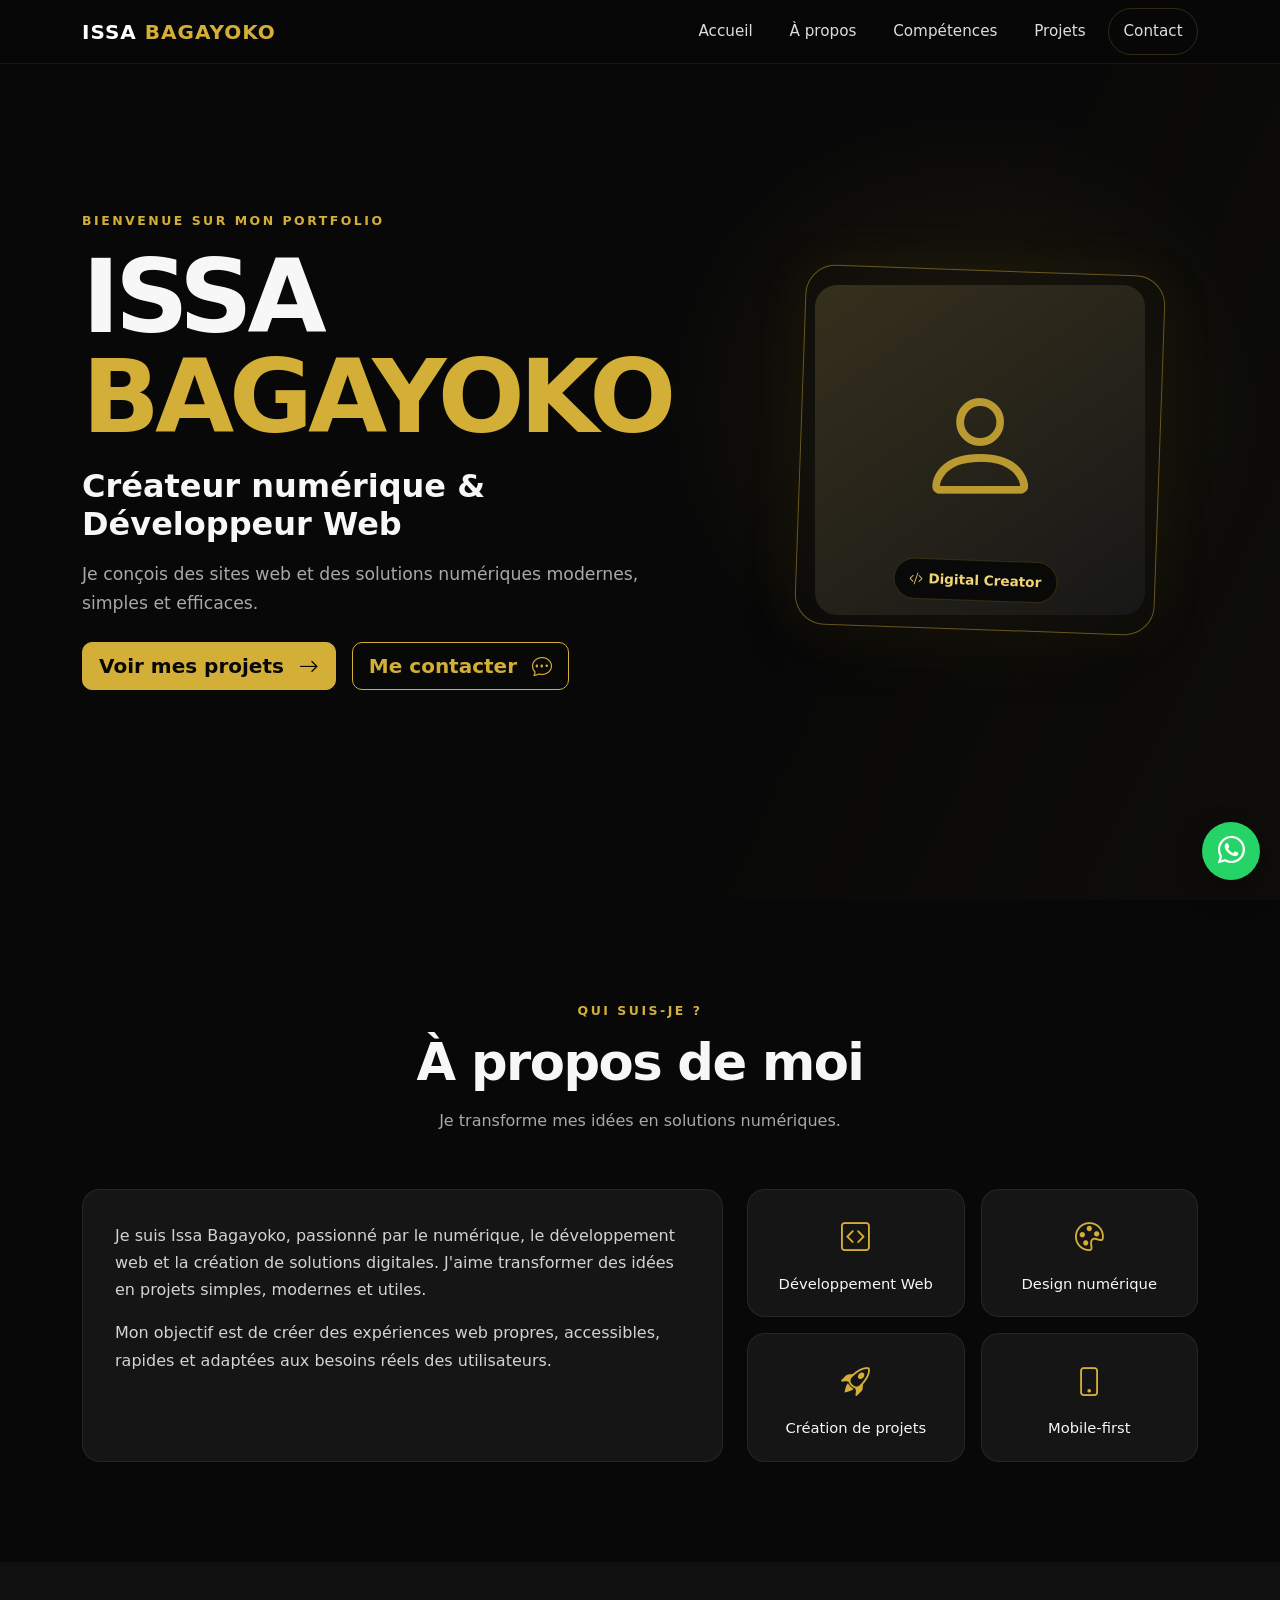
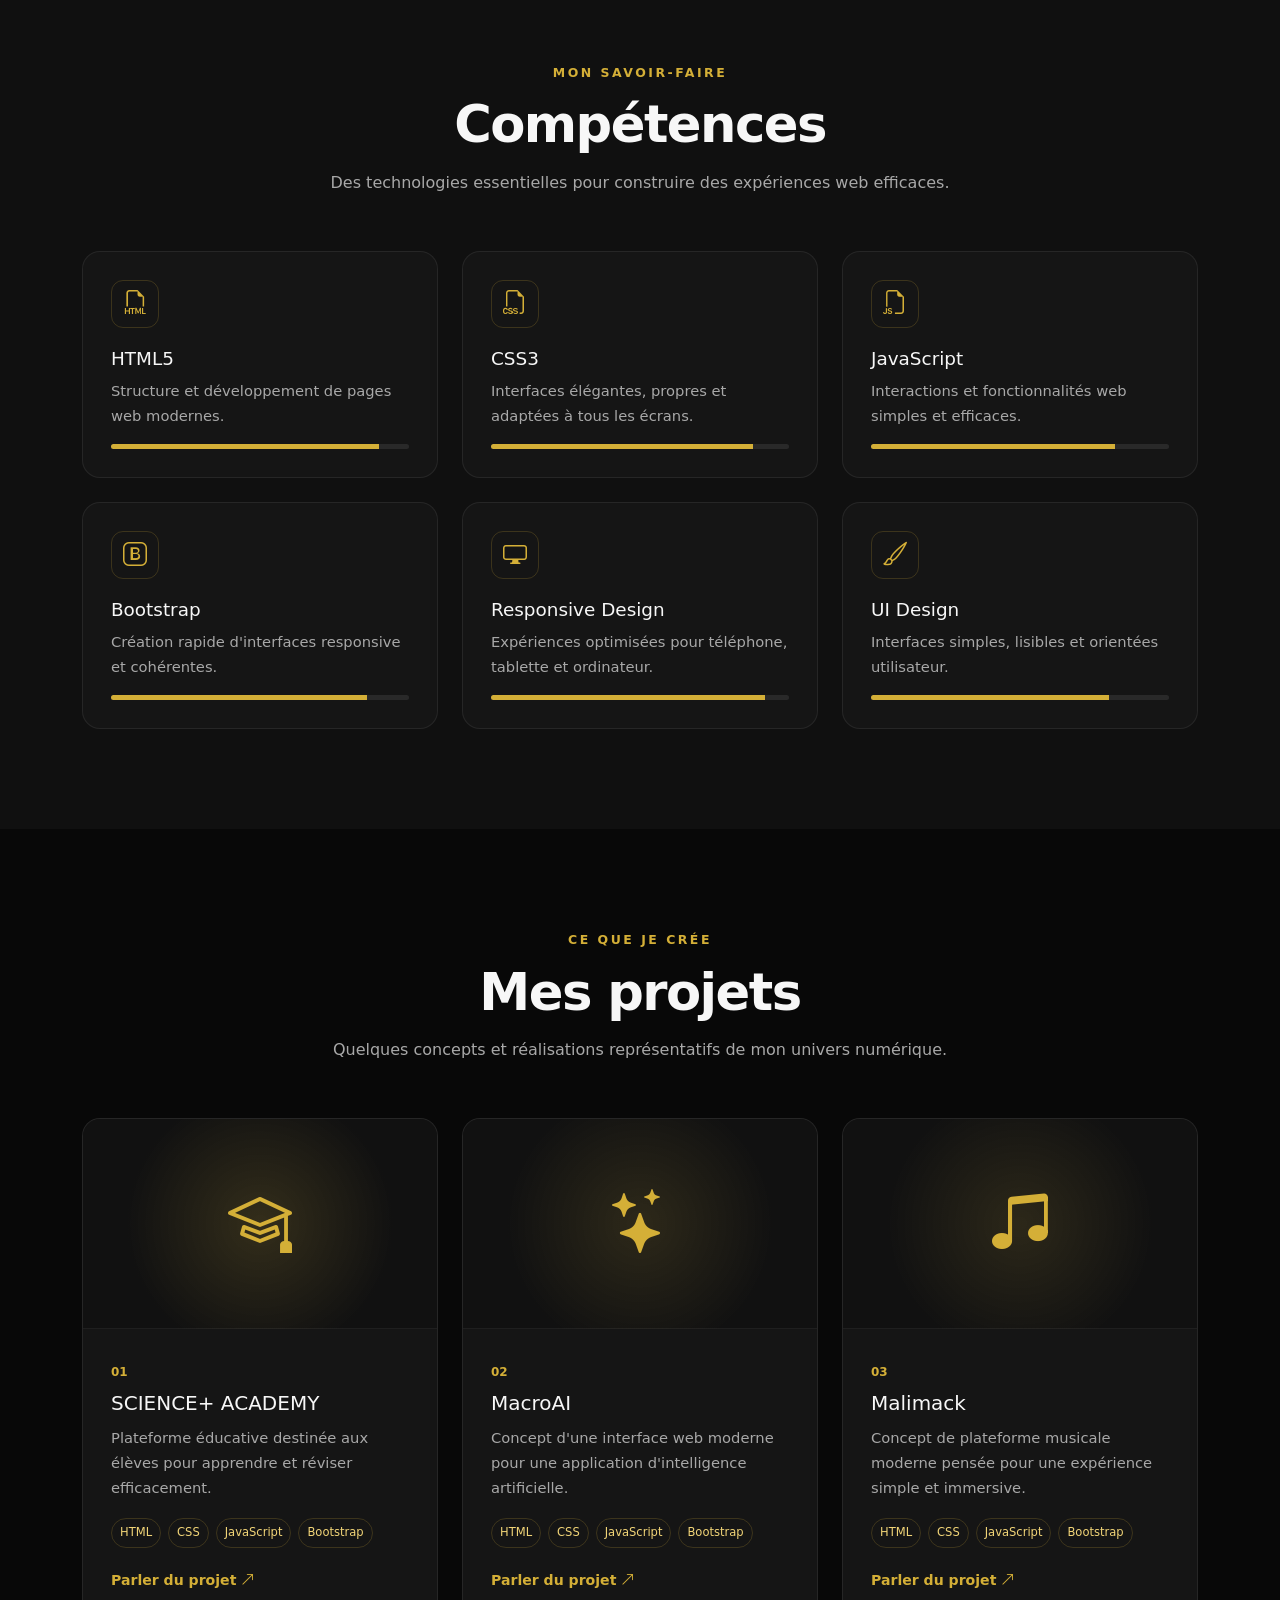
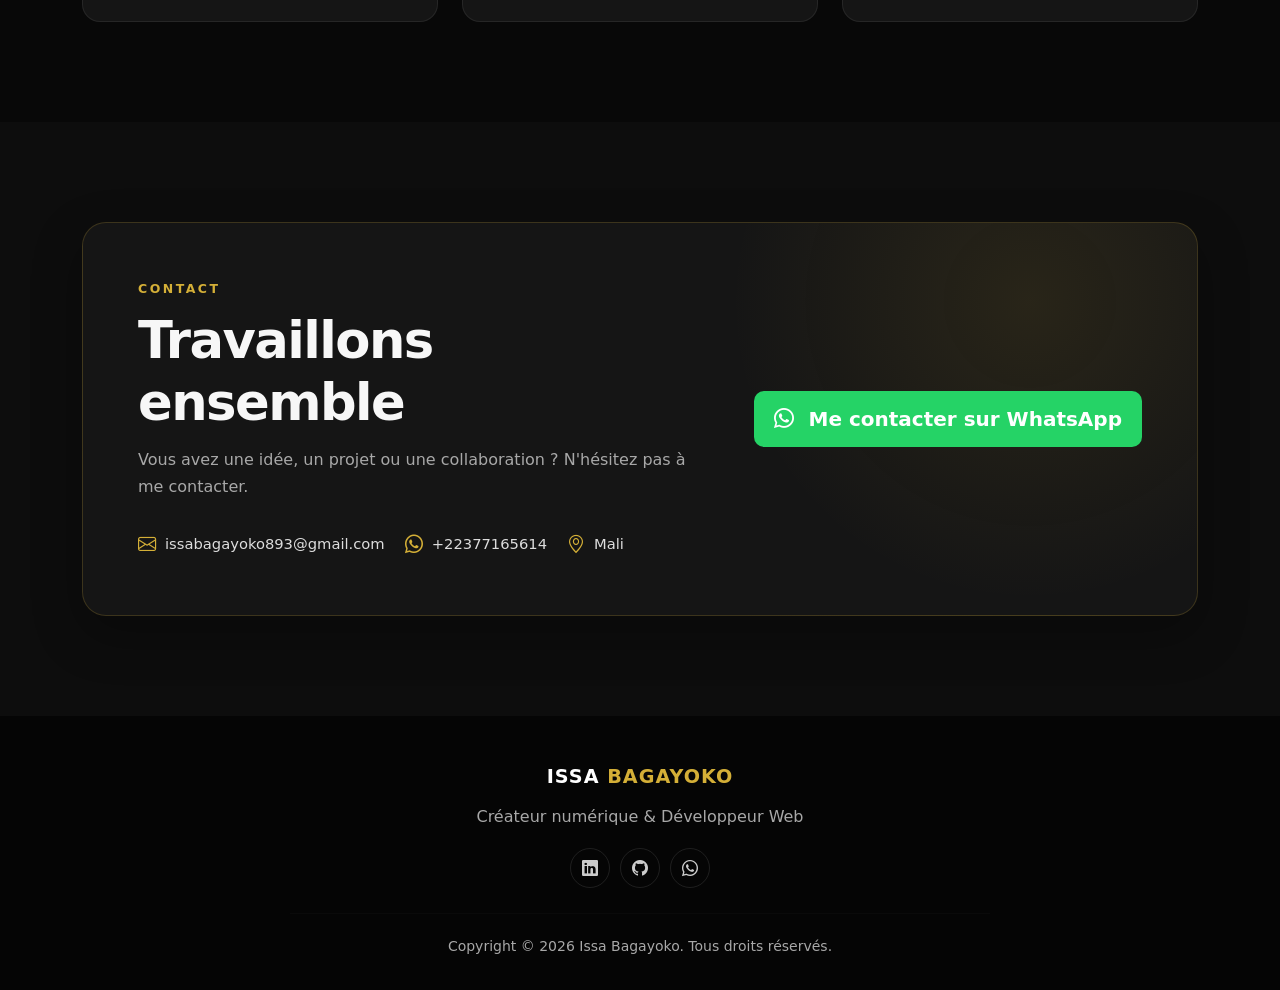
==== index.html @ 85a88156 "Update index.html" ====
<!DOCTYPE html>
<html lang="fr">
<head>
  <meta charset="UTF-8">
  <meta name="viewport" content="width=device-width, initial-scale=1.0">
  <meta name="description" content="Portfolio personnel de Issa Bagayoko — Créateur numérique & Développeur Web.">
  <title>ISSA BAGAYOKO | Créateur numérique & Développeur Web</title>

  <!-- Bootstrap 5 -->
  <link href="https://cdn.jsdelivr.net/npm/bootstrap@5.3.3/dist/css/bootstrap.min.css" rel="stylesheet">
  <!-- Bootstrap Icons -->
  <link rel="stylesheet" href="https://cdn.jsdelivr.net/npm/bootstrap-icons@1.11.3/font/bootstrap-icons.min.css">
  <!-- Custom CSS -->
  <link rel="stylesheet" href="style.css">
</head>

<body>
  <!-- NAVBAR -->
  <nav class="navbar navbar-expand-lg navbar-dark fixed-top portfolio-nav">
    <div class="container">
      <a class="navbar-brand fw-bold" href="#accueil">
        ISSA <span>BAGAYOKO</span>
      </a>

      <button class="navbar-toggler border-0 shadow-none" type="button"
              data-bs-toggle="collapse" data-bs-target="#mainNav"
              aria-controls="mainNav" aria-expanded="false" aria-label="Ouvrir le menu">
        <i class="bi bi-list fs-2"></i>
      </button>

      <div class="collapse navbar-collapse" id="mainNav">
        <ul class="navbar-nav ms-auto align-items-lg-center gap-lg-2">
          <li class="nav-item"><a class="nav-link" href="#accueil">Accueil</a></li>
          <li class="nav-item"><a class="nav-link" href="#apropos">À propos</a></li>
          <li class="nav-item"><a class="nav-link" href="#competences">Compétences</a></li>
          <li class="nav-item"><a class="nav-link" href="#projets">Projets</a></li>
          <li class="nav-item"><a class="nav-link nav-contact" href="#contact">Contact</a></li>
        </ul>
      </div>
    </div>
  </nav>

  <main>
    <!-- HERO -->
    <section id="accueil" class="hero-section section-padding">
      <div class="container">
        <div class="row align-items-center g-5">
          <div class="col-lg-7 reveal">
            <p class="eyebrow mb-3">BIENVENUE SUR MON PORTFOLIO</p>
            <h1 class="hero-title">
              ISSA <span>BAGAYOKO</span>
            </h1>
            <h2 class="hero-subtitle">Créateur numérique &amp; Développeur Web</h2>
            <p class="hero-text">
              Je conçois des sites web et des solutions numériques modernes,
              simples et efficaces.
            </p>

            <div class="d-flex flex-wrap gap-3 mt-4">
              <a href="#projets" class="btn btn-gold btn-lg">
                Voir mes projets <i class="bi bi-arrow-right ms-2"></i>
              </a>
              <a href="#contact" class="btn btn-outline-gold btn-lg">
                Me contacter <i class="bi bi-chat-dots ms-2"></i>
              </a>
            </div>
          </div>

          <div class="col-lg-5 text-center reveal">
            <div class="profile-frame">
              <div class="profile-placeholder">
                <i class="bi bi-person"></i>
              </div>
              <div class="profile-badge">
                <i class="bi bi-code-slash"></i> Digital Creator
              </div>
            </div>
          </div>
        </div>
      </div>
    </section>

    <!-- ABOUT -->
    <section id="apropos" class="section-padding">
      <div class="container">
        <div class="section-heading reveal">
          <p class="eyebrow">QUI SUIS-JE ?</p>
          <h2>À propos de moi</h2>
          <p>
            Je transforme mes idées en solutions numériques.
          </p>
        </div>

        <div class="row g-4">
          <div class="col-lg-7 reveal">
            <div class="content-card h-100">
              <p>
                Je suis Issa Bagayoko, passionné par le numérique, le développement
                web et la création de solutions digitales. J'aime transformer des
                idées en projets simples, modernes et utiles.
              </p>
              <p class="mb-0">
                Mon objectif est de créer des expériences web propres, accessibles,
                rapides et adaptées aux besoins réels des utilisateurs.
              </p>
            </div>
          </div>

          <div class="col-lg-5">
            <div class="row g-3">
              <div class="col-6 reveal">
                <div class="mini-card">
                  <i class="bi bi-code-square"></i>
                  <h3>Développement Web</h3>
                </div>
              </div>
              <div class="col-6 reveal">
                <div class="mini-card">
                  <i class="bi bi-palette"></i>
                  <h3>Design numérique</h3>
                </div>
              </div>
              <div class="col-6 reveal">
                <div class="mini-card">
                  <i class="bi bi-rocket-takeoff"></i>
                  <h3>Création de projets</h3>
                </div>
              </div>
              <div class="col-6 reveal">
                <div class="mini-card">
                  <i class="bi bi-phone"></i>
                  <h3>Mobile-first</h3>
                </div>
              </div>
            </div>
          </div>
        </div>
      </div>
    </section>

    <!-- SKILLS -->
    <section id="competences" class="section-padding section-dark">
      <div class="container">
        <div class="section-heading reveal">
          <p class="eyebrow">MON SAVOIR-FAIRE</p>
          <h2>Compétences</h2>
          <p>Des technologies essentielles pour construire des expériences web efficaces.</p>
        </div>

        <div class="row g-4">
          <div class="col-md-6 col-lg-4 reveal">
            <div class="skill-card">
              <div class="icon-box"><i class="bi bi-filetype-html"></i></div>
              <h3>HTML5</h3>
              <p>Structure et développement de pages web modernes.</p>
              <div class="progress"><div class="progress-bar" style="width: 90%"></div></div>
            </div>
          </div>

          <div class="col-md-6 col-lg-4 reveal">
            <div class="skill-card">
              <div class="icon-box"><i class="bi bi-filetype-css"></i></div>
              <h3>CSS3</h3>
              <p>Interfaces élégantes, propres et adaptées à tous les écrans.</p>
              <div class="progress"><div class="progress-bar" style="width: 88%"></div></div>
            </div>
          </div>

          <div class="col-md-6 col-lg-4 reveal">
            <div class="skill-card">
              <div class="icon-box"><i class="bi bi-filetype-js"></i></div>
              <h3>JavaScript</h3>
              <p>Interactions et fonctionnalités web simples et efficaces.</p>
              <div class="progress"><div class="progress-bar" style="width: 82%"></div></div>
            </div>
          </div>

          <div class="col-md-6 col-lg-4 reveal">
            <div class="skill-card">
              <div class="icon-box"><i class="bi bi-bootstrap"></i></div>
              <h3>Bootstrap</h3>
              <p>Création rapide d'interfaces responsive et cohérentes.</p>
              <div class="progress"><div class="progress-bar" style="width: 86%"></div></div>
            </div>
          </div>

          <div class="col-md-6 col-lg-4 reveal">
            <div class="skill-card">
              <div class="icon-box"><i class="bi bi-display"></i></div>
              <h3>Responsive Design</h3>
              <p>Expériences optimisées pour téléphone, tablette et ordinateur.</p>
              <div class="progress"><div class="progress-bar" style="width: 92%"></div></div>
            </div>
          </div>

          <div class="col-md-6 col-lg-4 reveal">
            <div class="skill-card">
              <div class="icon-box"><i class="bi bi-brush"></i></div>
              <h3>UI Design</h3>
              <p>Interfaces simples, lisibles et orientées utilisateur.</p>
              <div class="progress"><div class="progress-bar" style="width: 80%"></div></div>
            </div>
          </div>
        </div>
      </div>
    </section>

    <!-- PROJECTS -->
    <section id="projets" class="section-padding">
      <div class="container">
        <div class="section-heading reveal">
          <p class="eyebrow">CE QUE JE CRÉE</p>
          <h2>Mes projets</h2>
          <p>Quelques concepts et réalisations représentatifs de mon univers numérique.</p>
        </div>

        <div class="row g-4">
          <div class="col-md-6 col-lg-4 reveal">
            <article class="project-card h-100">
              <div class="project-image project-science">
                <i class="bi bi-mortarboard"></i>
              </div>
              <div class="project-body">
                <span class="project-number">01</span>
                <h3>SCIENCE+ ACADEMY</h3>
                <p>Plateforme éducative destinée aux élèves pour apprendre et réviser efficacement.</p>
                <div class="tech-list">
                  <span>HTML</span><span>CSS</span><span>JavaScript</span><span>Bootstrap</span>
                </div>
                <a href="#contact" class="project-link">Parler du projet <i class="bi bi-arrow-up-right"></i></a>
              </div>
            </article>
          </div>

          <div class="col-md-6 col-lg-4 reveal">
            <article class="project-card h-100">
              <div class="project-image project-ai">
                <i class="bi bi-stars"></i>
              </div>
              <div class="project-body">
                <span class="project-number">02</span>
                <h3>MacroAI</h3>
                <p>Concept d'une interface web moderne pour une application d'intelligence artificielle.</p>
                <div class="tech-list">
                  <span>HTML</span><span>CSS</span><span>JavaScript</span><span>Bootstrap</span>
                </div>
                <a href="#contact" class="project-link">Parler du projet <i class="bi bi-arrow-up-right"></i></a>
              </div>
            </article>
          </div>

          <div class="col-md-6 col-lg-4 reveal">
            <article class="project-card h-100">
              <div class="project-image project-music">
                <i class="bi bi-music-note-beamed"></i>
              </div>
              <div class="project-body">
                <span class="project-number">03</span>
                <h3>Malimack</h3>
                <p>Concept de plateforme musicale moderne pensée pour une expérience simple et immersive.</p>
                <div class="tech-list">
                  <span>HTML</span><span>CSS</span><span>JavaScript</span><span>Bootstrap</span>
                </div>
                <a href="https://malimack.infinityfreeapp.com/" class="project-link">Parler du projet <i class="bi bi-arrow-up-right"></i></a>
              </div>
            </article>
          </div>
        </div>
      </div>
    </section>

    <!-- CONTACT -->
    <section id="contact" class="section-padding contact-section">
      <div class="container">
        <div class="contact-card reveal">
          <div class="row align-items-center g-5">
            <div class="col-lg-7">
              <p class="eyebrow">CONTACT</p>
              <h2>Travaillons ensemble</h2>
              <p class="contact-lead">
                Vous avez une idée, un projet ou une collaboration ?
                N'hésitez pas à me contacter.
              </p>

              <div class="contact-info">
                <div>
                  <i class="bi bi-envelope"></i>
                  <span id="emailDisplay">votre-email@example.com</span>
                </div>
                <div>
                  <i class="bi bi-whatsapp"></i>
                  <span id="whatsappDisplay">WhatsApp disponible</span>
                </div>
                <div>
                  <i class="bi bi-geo-alt"></i>
                  <span>Mali</span>
                </div>
              </div>
            </div>

            <div class="col-lg-5 text-lg-end">
              <a id="contactWhatsApp" href="#" class="btn btn-whatsapp btn-lg" target="_blank" rel="noopener">
                <i class="bi bi-whatsapp me-2"></i> Me contacter sur WhatsApp
              </a>
            </div>
          </div>
        </div>
      </div>
    </section>
  </main>

  <!-- FOOTER -->
  <footer class="footer">
    <div class="container text-center">
      <a href="#accueil" class="footer-brand">ISSA <span>BAGAYOKO</span></a>
      <p>Créateur numérique &amp; Développeur Web</p>
      <div class="socials">
        <!-- Ajoutez vos liens sociaux ici si nécessaire -->
        <a href="#" aria-label="LinkedIn" class="social-link" data-disabled-link><i class="bi bi-linkedin"></i></a>
        <a href="#" aria-label="GitHub" class="social-link" data-disabled-link><i class="bi bi-github"></i></a>
        <a id="footerWhatsApp" href="#" aria-label="WhatsApp" class="social-link" target="_blank" rel="noopener"><i class="bi bi-whatsapp"></i></a>
      </div>
      <hr>
      <small>Copyright © <span id="currentYear">2026</span> Issa Bagayoko. Tous droits réservés.</small>
    </div>
  </footer>

  <!-- WhatsApp flottant -->
  <a id="floatingWhatsApp" href="#" class="floating-whatsapp" target="_blank" rel="noopener"
     aria-label="Contacter Issa Bagayoko sur WhatsApp">
    <i class="bi bi-whatsapp"></i>
  </a>

  <!-- Retour en haut -->
  <button id="backToTop" class="back-to-top" aria-label="Retour en haut">
    <i class="bi bi-arrow-up"></i>
  </button>

  <!-- Bootstrap JS -->
  <script src="https://cdn.jsdelivr.net/npm/bootstrap@5.3.3/dist/js/bootstrap.bundle.min.js"></script>
  <!-- Custom JS -->
  <script src="script.js"></script>
</body>
                  </html>
---- style.css ----
/* =========================================================
   ISSA BAGAYOKO — PORTFOLIO
   Or & Noir — CSS principal
   ========================================================= */

:root {
  --black: #080808;
  --black-soft: #101010;
  --black-card: #151515;
  --gold: #d4af37;
  --gold-light: #f1d477;
  --white: #f7f7f7;
  --gray: #a8a8a8;
  --border: rgba(212, 175, 55, 0.20);
  --shadow: 0 18px 50px rgba(0, 0, 0, 0.30);
}

html {
  scroll-behavior: smooth;
  scroll-padding-top: 80px;
}

body {
  margin: 0;
  background: var(--black);
  color: var(--white);
  font-family: Inter, system-ui, -apple-system, BlinkMacSystemFont, "Segoe UI", sans-serif;
  line-height: 1.7;
  overflow-x: hidden;
}

a {
  color: inherit;
  text-decoration: none;
}

.section-padding {
  padding: 100px 0;
}

.section-dark {
  background: var(--black-soft);
}

/* NAVBAR */
.portfolio-nav {
  background: rgba(8, 8, 8, 0.92);
  backdrop-filter: blur(12px);
  border-bottom: 1px solid rgba(255,255,255,0.06);
  transition: 0.3s ease;
}

.navbar-brand {
  letter-spacing: 1px;
}

.navbar-brand span,
.footer-brand span,
.hero-title span {
  color: var(--gold);
}

.nav-link {
  color: #ddd !important;
  font-size: 0.95rem;
  padding: 0.6rem 0.9rem !important;
  transition: color 0.25s ease;
}

.nav-link:hover,
.nav-link.active {
  color: var(--gold) !important;
}

.nav-contact {
  border: 1px solid var(--border);
  border-radius: 999px;
}

/* HERO */
.hero-section {
  min-height: 100vh;
  display: flex;
  align-items: center;
  position: relative;
  background:
    radial-gradient(circle at 75% 45%, rgba(212, 175, 55, 0.10), transparent 28%),
    var(--black);
}

.hero-section::before {
  content: "";
  position: absolute;
  inset: 0;
  pointer-events: none;
  background: linear-gradient(115deg, transparent 60%, rgba(212, 175, 55, 0.03));
}

.eyebrow {
  color: var(--gold);
  font-size: 0.78rem;
  font-weight: 700;
  letter-spacing: 0.20em;
  margin-bottom: 0.7rem;
}

.hero-title {
  font-size: clamp(3rem, 8vw, 6.5rem);
  line-height: 0.98;
  font-weight: 800;
  letter-spacing: -0.05em;
  margin-bottom: 1.2rem;
}

.hero-subtitle {
  font-size: clamp(1.3rem, 3vw, 2rem);
  font-weight: 600;
  margin-bottom: 1rem;
}

.hero-text {
  max-width: 620px;
  color: var(--gray);
  font-size: 1.08rem;
}

.btn {
  border-radius: 10px;
  font-weight: 700;
  transition: transform 0.25s ease, box-shadow 0.25s ease, background 0.25s ease;
}

.btn:hover {
  transform: translateY(-2px);
}

.btn-gold {
  background: var(--gold);
  color: #080808;
  border: 1px solid var(--gold);
}

.btn-gold:hover {
  background: var(--gold-light);
  color: #080808;
  box-shadow: 0 8px 28px rgba(212, 175, 55, 0.20);
}

.btn-outline-gold {
  color: var(--gold);
  border: 1px solid var(--gold);
}

.btn-outline-gold:hover {
  background: var(--gold);
  color: #080808;
}

/* PROFILE */
.profile-frame {
  width: min(360px, 80vw);
  aspect-ratio: 1 / 1;
  margin: auto;
  border: 1px solid rgba(212,175,55,0.45);
  border-radius: 30px;
  padding: 14px;
  position: relative;
  transform: rotate(2deg);
  box-shadow: var(--shadow), 0 0 55px rgba(212, 175, 55, 0.08);
}

.profile-placeholder {
  height: 100%;
  border-radius: 22px;
  background:
    linear-gradient(145deg, rgba(212,175,55,0.16), transparent),
    #171717;
  display: flex;
  align-items: center;
  justify-content: center;
  transform: rotate(-2deg);
  overflow: hidden;
}

.profile-placeholder i {
  font-size: 8rem;
  color: var(--gold);
  opacity: 0.85;
}

.profile-badge {
  position: absolute;
  bottom: 28px;
  left: 50%;
  transform: translateX(-50%);
  white-space: nowrap;
  background: rgba(8,8,8,0.92);
  border: 1px solid var(--border);
  padding: 8px 15px;
  border-radius: 999px;
  color: var(--gold-light);
  font-size: 0.85rem;
  font-weight: 700;
}

/* HEADINGS */
.section-heading {
  max-width: 720px;
  margin: 0 auto 55px;
  text-align: center;
}

.section-heading h2,
.contact-card h2 {
  font-size: clamp(2rem, 5vw, 3.2rem);
  font-weight: 800;
  letter-spacing: -0.03em;
  margin-bottom: 0.8rem;
}

.section-heading > p:last-child {
  color: var(--gray);
}

/* ABOUT */
.content-card,
.mini-card,
.skill-card,
.project-card {
  background: var(--black-card);
  border: 1px solid rgba(255,255,255,0.07);
  border-radius: 18px;
}

.content-card {
  padding: 32px;
  color: #d3d3d3;
}

.mini-card {
  height: 100%;
  padding: 24px 18px;
  text-align: center;
  transition: transform 0.25s ease, border-color 0.25s ease;
}

.mini-card:hover,
.skill-card:hover,
.project-card:hover {
  transform: translateY(-5px);
  border-color: var(--border);
}

.mini-card i {
  color: var(--gold);
  font-size: 1.8rem;
  display: block;
  margin-bottom: 12px;
}

.mini-card h3 {
  font-size: 0.92rem;
  margin: 0;
}

/* SKILLS */
.skill-card {
  height: 100%;
  padding: 28px;
  transition: transform 0.25s ease, border-color 0.25s ease;
}

.icon-box {
  width: 48px;
  height: 48px;
  border: 1px solid var(--border);
  border-radius: 12px;
  display: flex;
  align-items: center;
  justify-content: center;
  color: var(--gold);
  font-size: 1.5rem;
  margin-bottom: 20px;
}

.skill-card h3 {
  font-size: 1.15rem;
}

.skill-card p {
  color: var(--gray);
  font-size: 0.92rem;
  min-height: 48px;
}

.progress {
  height: 5px;
  background: #292929;
  border-radius: 999px;
  overflow: hidden;
}

.progress-bar {
  background: var(--gold);
}

/* PROJECTS */
.project-card {
  overflow: hidden;
  transition: transform 0.25s ease, border-color 0.25s ease;
}

.project-image {
  height: 210px;
  display: flex;
  align-items: center;
  justify-content: center;
  font-size: 4rem;
  color: var(--gold);
  border-bottom: 1px solid rgba(255,255,255,0.06);
}

.project-science {
  background: radial-gradient(circle, rgba(212,175,55,0.16), #111 65%);
}

.project-ai {
  background: radial-gradient(circle, rgba(212,175,55,0.13), #111 65%);
}

.project-music {
  background: radial-gradient(circle, rgba(212,175,55,0.12), #111 65%);
}

.project-body {
  padding: 28px;
}

.project-number {
  color: var(--gold);
  font-size: 0.75rem;
  font-weight: 800;
}

.project-body h3 {
  margin: 7px 0 10px;
  font-size: 1.25rem;
}

.project-body p {
  color: var(--gray);
  font-size: 0.92rem;
}

.tech-list {
  display: flex;
  flex-wrap: wrap;
  gap: 7px;
  margin: 18px 0;
}

.tech-list span {
  font-size: 0.72rem;
  color: var(--gold-light);
  border: 1px solid var(--border);
  padding: 4px 8px;
  border-radius: 999px;
}

.project-link {
  color: var(--gold);
  font-size: 0.88rem;
  font-weight: 700;
}

.project-link:hover {
  color: var(--gold-light);
}

/* CONTACT */
.contact-section {
  background: #0d0d0d;
}

.contact-card {
  border: 1px solid var(--border);
  border-radius: 24px;
  padding: clamp(28px, 5vw, 55px);
  background:
    radial-gradient(circle at 85% 20%, rgba(212,175,55,0.10), transparent 30%),
    var(--black-card);
  box-shadow: var(--shadow);
}

.contact-lead {
  color: var(--gray);
  max-width: 620px;
}

.contact-info {
  display: flex;
  flex-wrap: wrap;
  gap: 20px;
  margin-top: 28px;
}

.contact-info div {
  display: flex;
  align-items: center;
  gap: 9px;
  color: #ddd;
  font-size: 0.92rem;
}

.contact-info i {
  color: var(--gold);
  font-size: 1.15rem;
}

.btn-whatsapp {
  background: #25D366;
  color: #fff;
  border: 0;
  padding: 13px 20px;
}

.btn-whatsapp:hover {
  background: #20b957;
  color: #fff;
  box-shadow: 0 8px 25px rgba(37, 211, 102, 0.18);
}

/* FOOTER */
.footer {
  padding: 45px 0 30px;
  background: #050505;
  color: var(--gray);
}

.footer-brand {
  color: #fff;
  font-weight: 800;
  letter-spacing: 1px;
  font-size: 1.2rem;
}

.footer p {
  margin: 10px 0 18px;
}

.socials {
  display: flex;
  justify-content: center;
  gap: 10px;
}

.social-link {
  width: 40px;
  height: 40px;
  display: flex;
  align-items: center;
  justify-content: center;
  border: 1px solid rgba(255,255,255,0.1);
  border-radius: 50%;
  color: #ccc;
  transition: 0.25s ease;
}

.social-link:hover {
  color: var(--gold);
  border-color: var(--border);
  transform: translateY(-2px);
}

.footer hr {
  border-color: rgba(255,255,255,0.08);
  margin: 25px auto 18px;
  max-width: 700px;
}

/* FLOATING WHATSAPP */
.floating-whatsapp {
  position: fixed;
  z-index: 1040;
  right: 20px;
  bottom: 20px;
  width: 58px;
  height: 58px;
  border-radius: 50%;
  background: #25D366;
  color: #fff;
  display: flex;
  align-items: center;
  justify-content: center;
  font-size: 1.7rem;
  box-shadow: 0 10px 28px rgba(0,0,0,0.35);
  transition: transform 0.25s ease, box-shadow 0.25s ease;
}

.floating-whatsapp:hover {
  color: #fff;
  transform: translateY(-4px);
  box-shadow: 0 14px 32px rgba(37, 211, 102, 0.25);
}

/* BACK TO TOP */
.back-to-top {
  position: fixed;
  z-index: 1030;
  right: 20px;
  bottom: 90px;
  width: 42px;
  height: 42px;
  border: 1px solid var(--border);
  border-radius: 50%;
  background: var(--black-card);
  color: var(--gold);
  opacity: 0;
  visibility: hidden;
  transition: 0.25s ease;
}

.back-to-top.show {
  opacity: 1;
  visibility: visible;
}

/* REVEAL */
.reveal {
  opacity: 0;
  transform: translateY(20px);
  transition: opacity 0.7s ease, transform 0.7s ease;
}

.reveal.visible {
  opacity: 1;
  transform: translateY(0);
}

/* MOBILE */
@media (max-width: 991.98px) {
  .navbar-collapse {
    padding: 15px 0 8px;
  }

  .nav-contact {
    display: inline-block;
    margin-top: 6px;
  }

  .hero-section {
    padding-top: 130px;
  }

  .profile-frame {
    margin-top: 15px;
  }
}

@media (max-width: 575.98px) {
  .section-padding {
    padding: 75px 0;
  }

  .hero-title {
    font-size: 3.1rem;
  }

  .hero-subtitle {
    font-size: 1.3rem;
  }

  .hero-text {
    font-size: 1rem;
  }

  .btn-lg {
    width: 100%;
  }

  .content-card,
  .skill-card,
  .project-body {
    padding: 23px;
  }

  .contact-info {
    flex-direction: column;
    gap: 12px;
  }

  .floating-whatsapp {
    width: 54px;
    height: 54px;
    right: 15px;
    bottom: 15px;
  }

  .back-to-top {
    right: 15px;
    bottom: 80px;
  }
}

/* Réduction des animations pour les utilisateurs qui la demandent */
@media (prefers-reduced-motion: reduce) {
  html {
    scroll-behavior: auto;
  }

  *,
  *::before,
  *::after {
    transition-duration: 0.01ms !important;
    animation-duration: 0.01ms !important;
    animation-iteration-count: 1 !important;
  }
    }
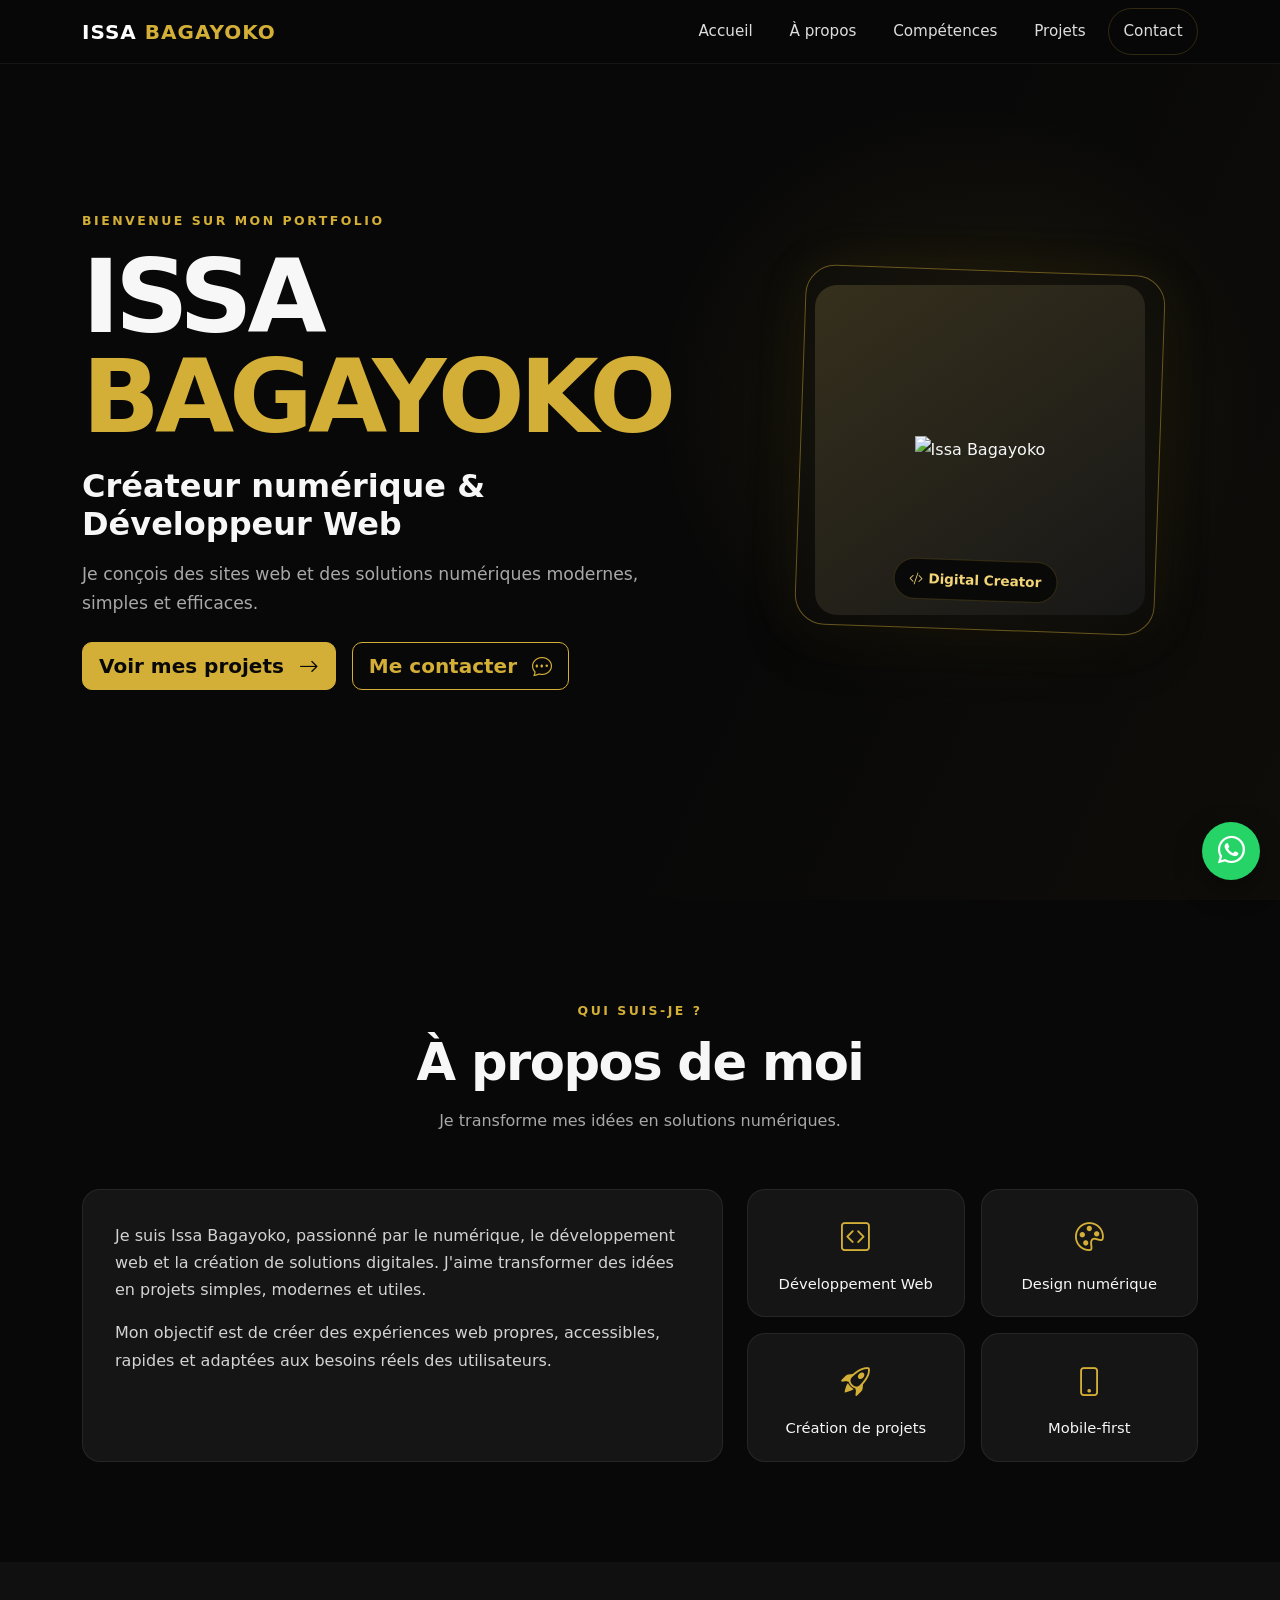
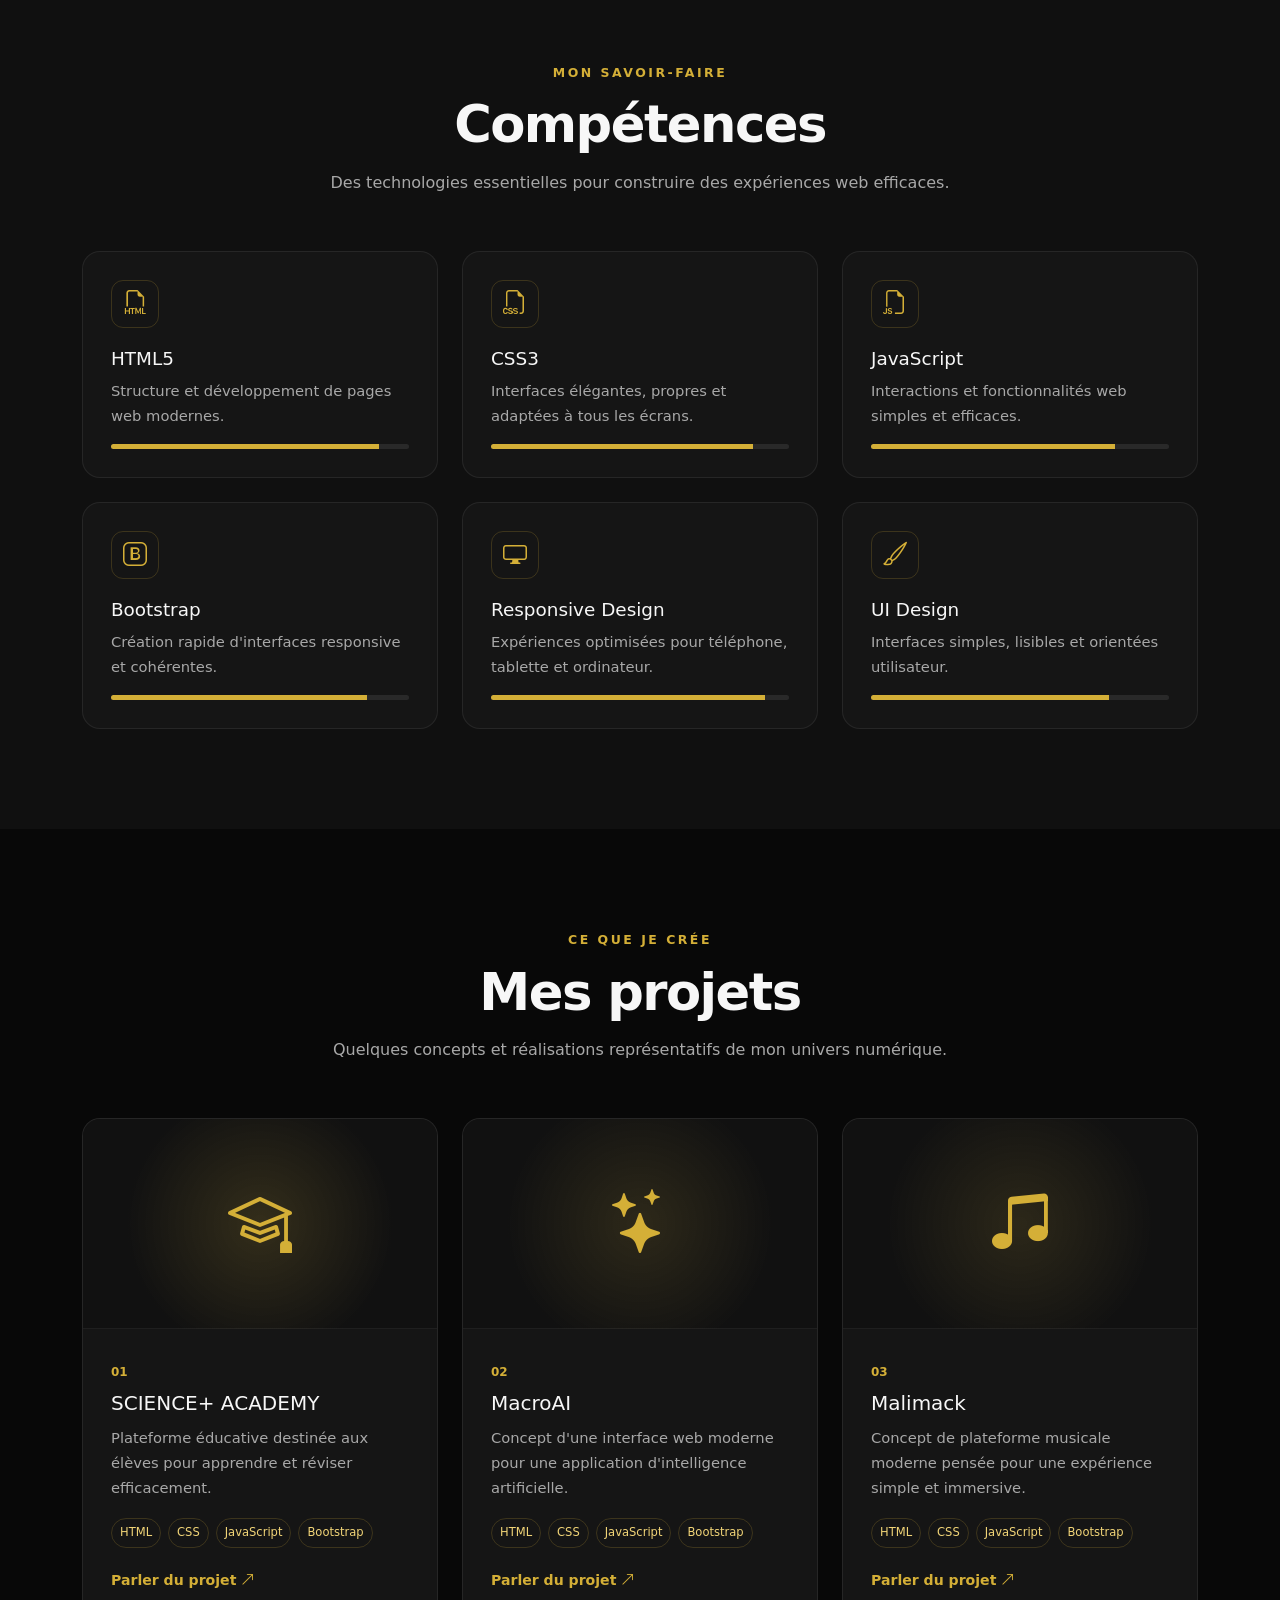
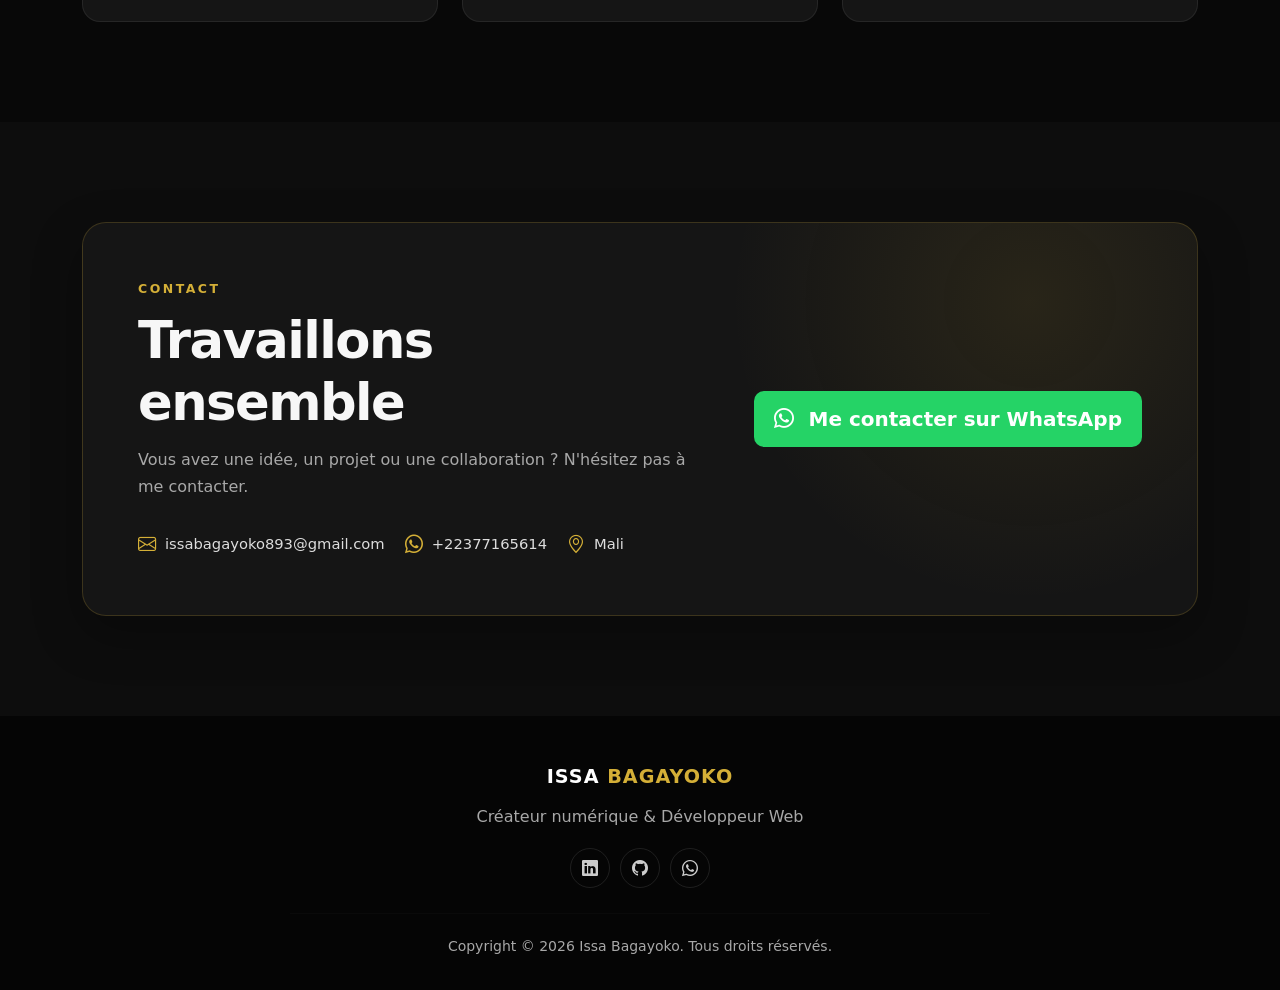
==== commit 9775a0aa: "Update index.html" ====
--- a/index.html
+++ b/index.html
@@ -69,7 +69,7 @@
           <div class="col-lg-5 text-center reveal">
             <div class="profile-frame">
               <div class="profile-placeholder">
-                <i class="bi bi-person"></i>
+  <img src="profil.jpg" alt="Issa Bagayoko">
               </div>
               <div class="profile-badge">
                 <i class="bi bi-code-slash"></i> Digital Creator
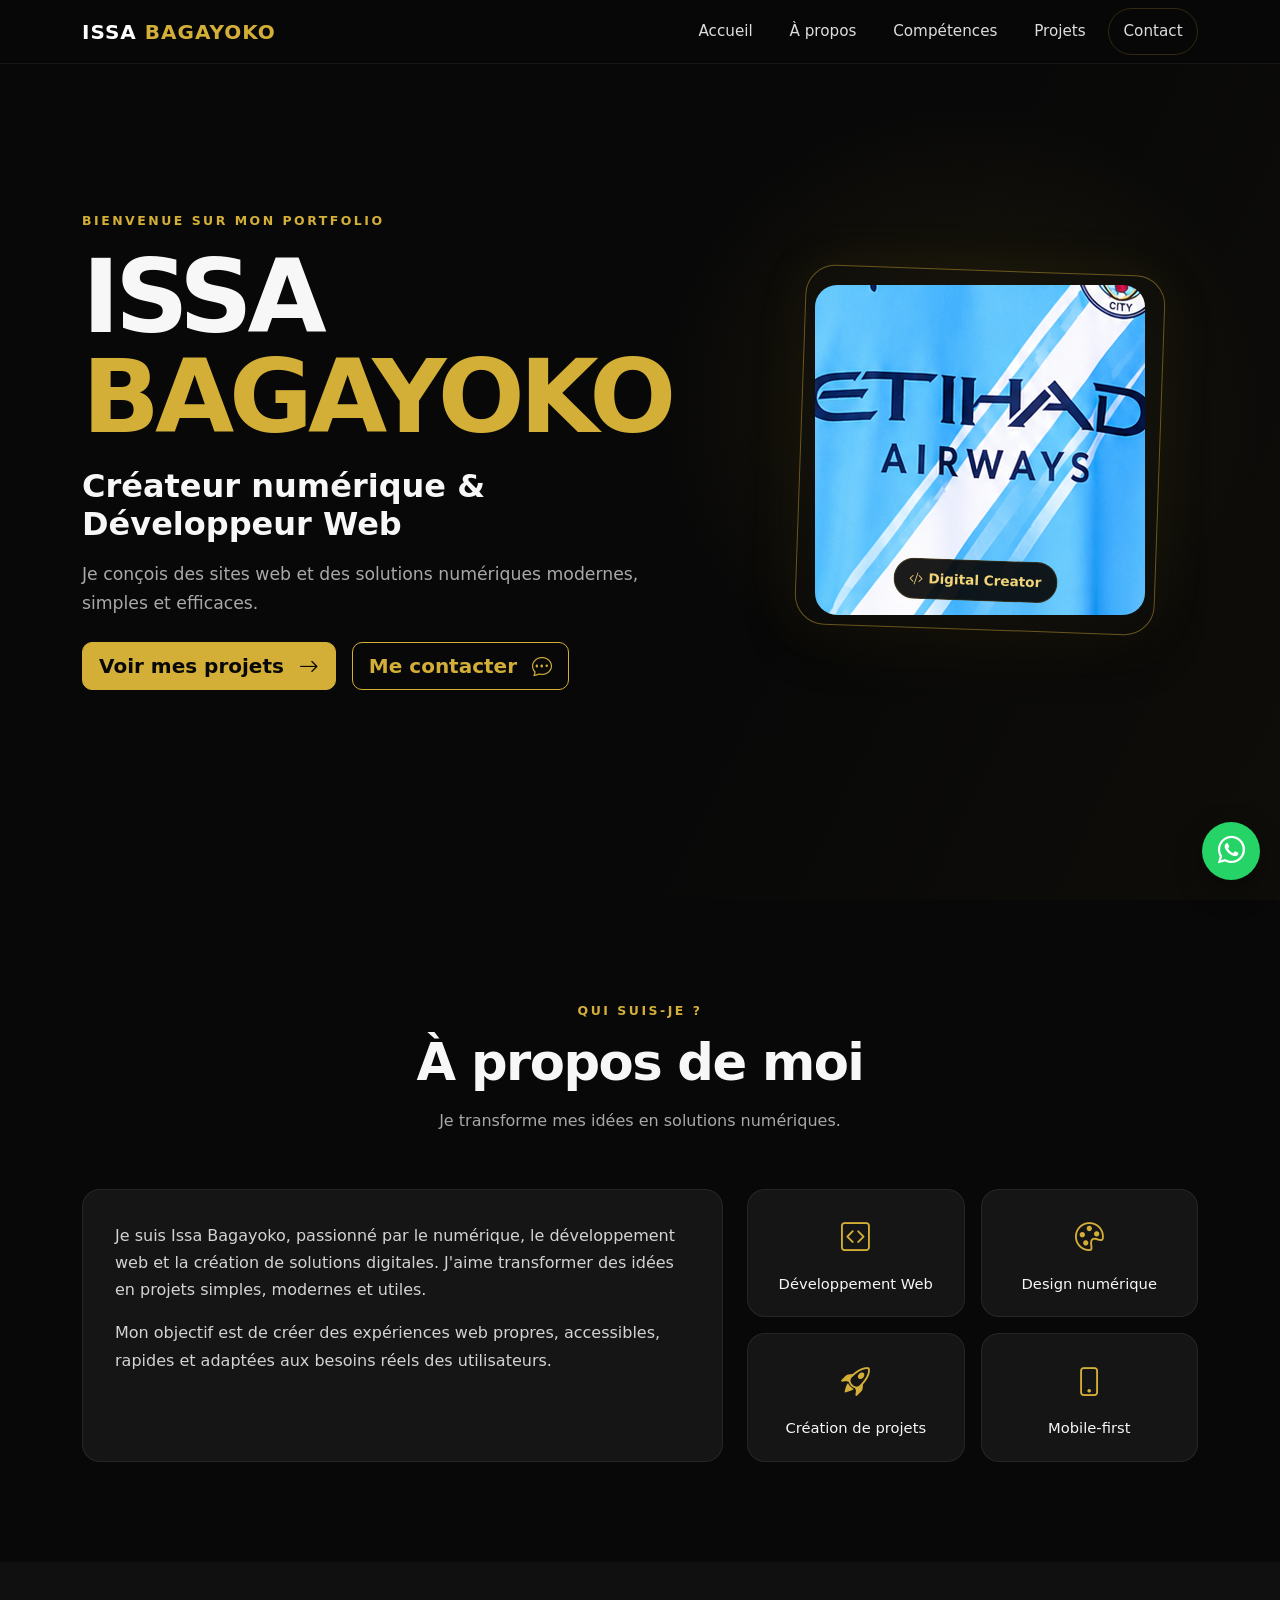
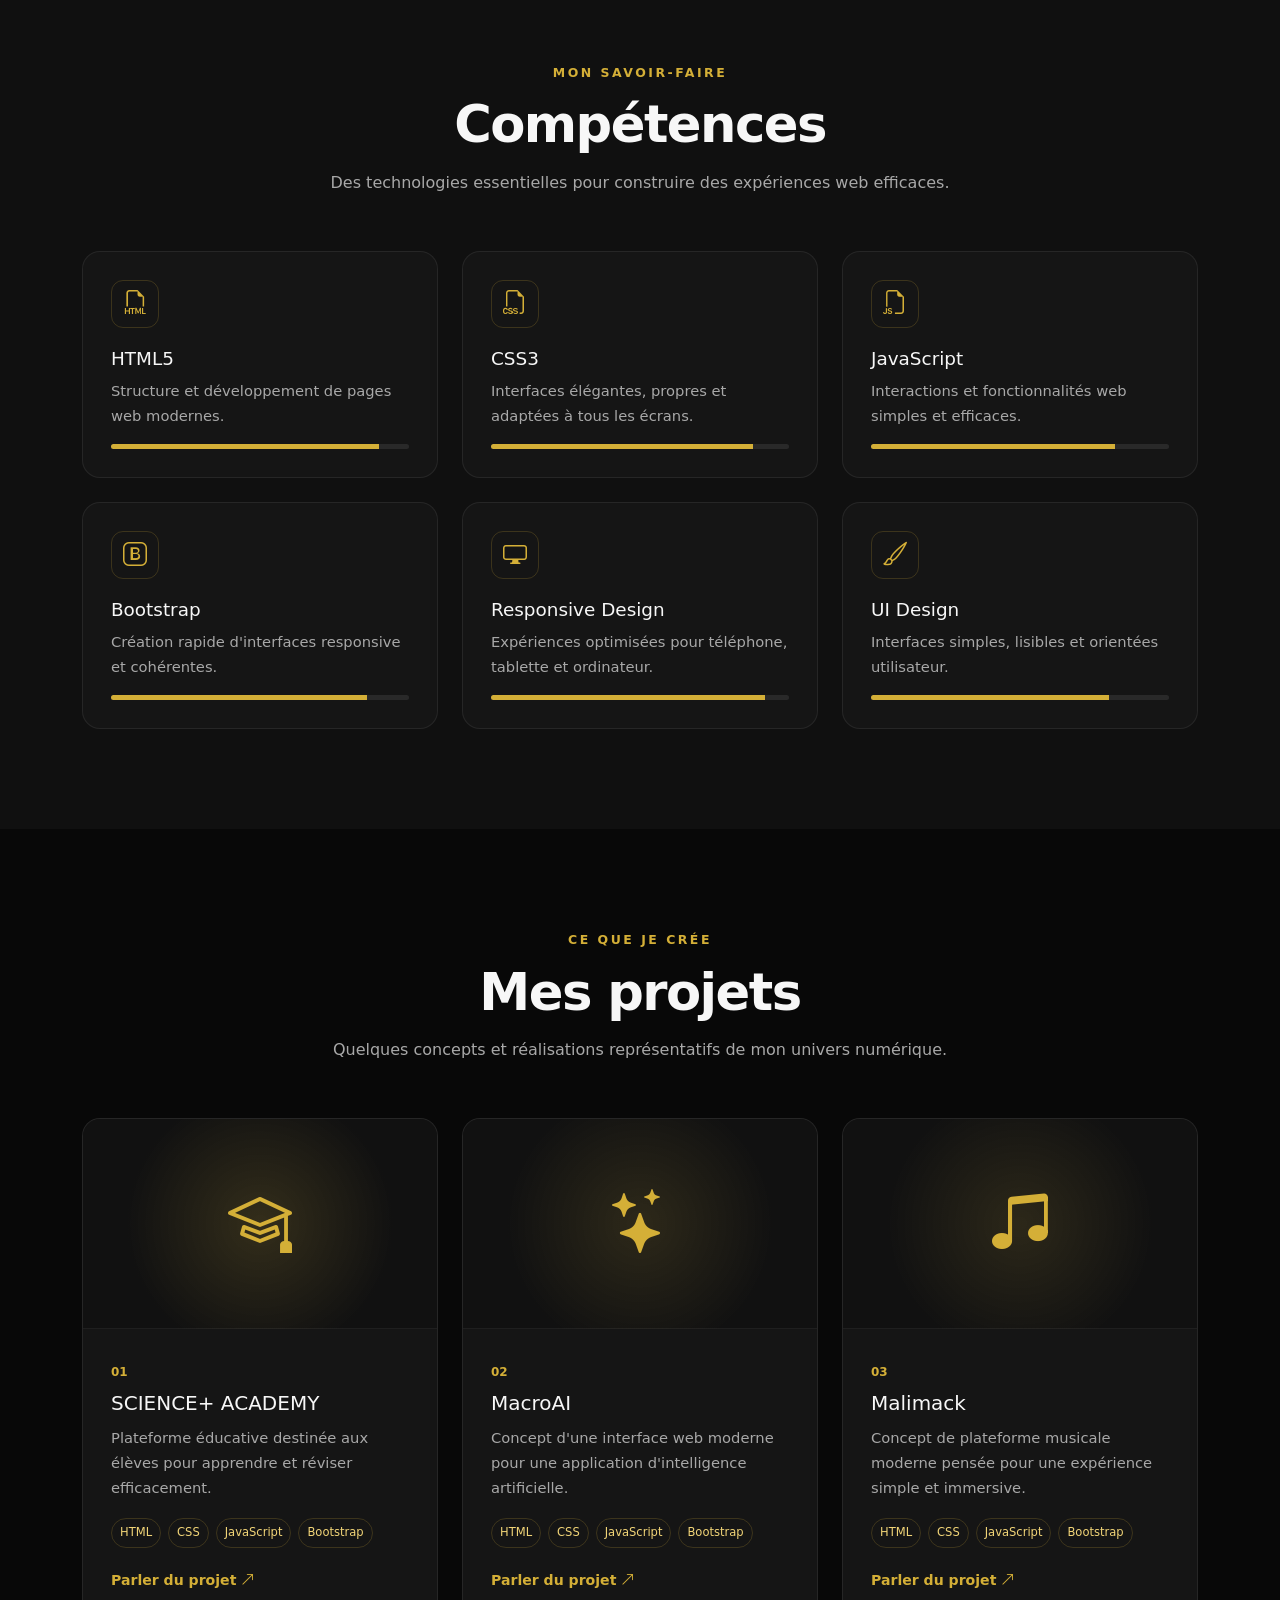
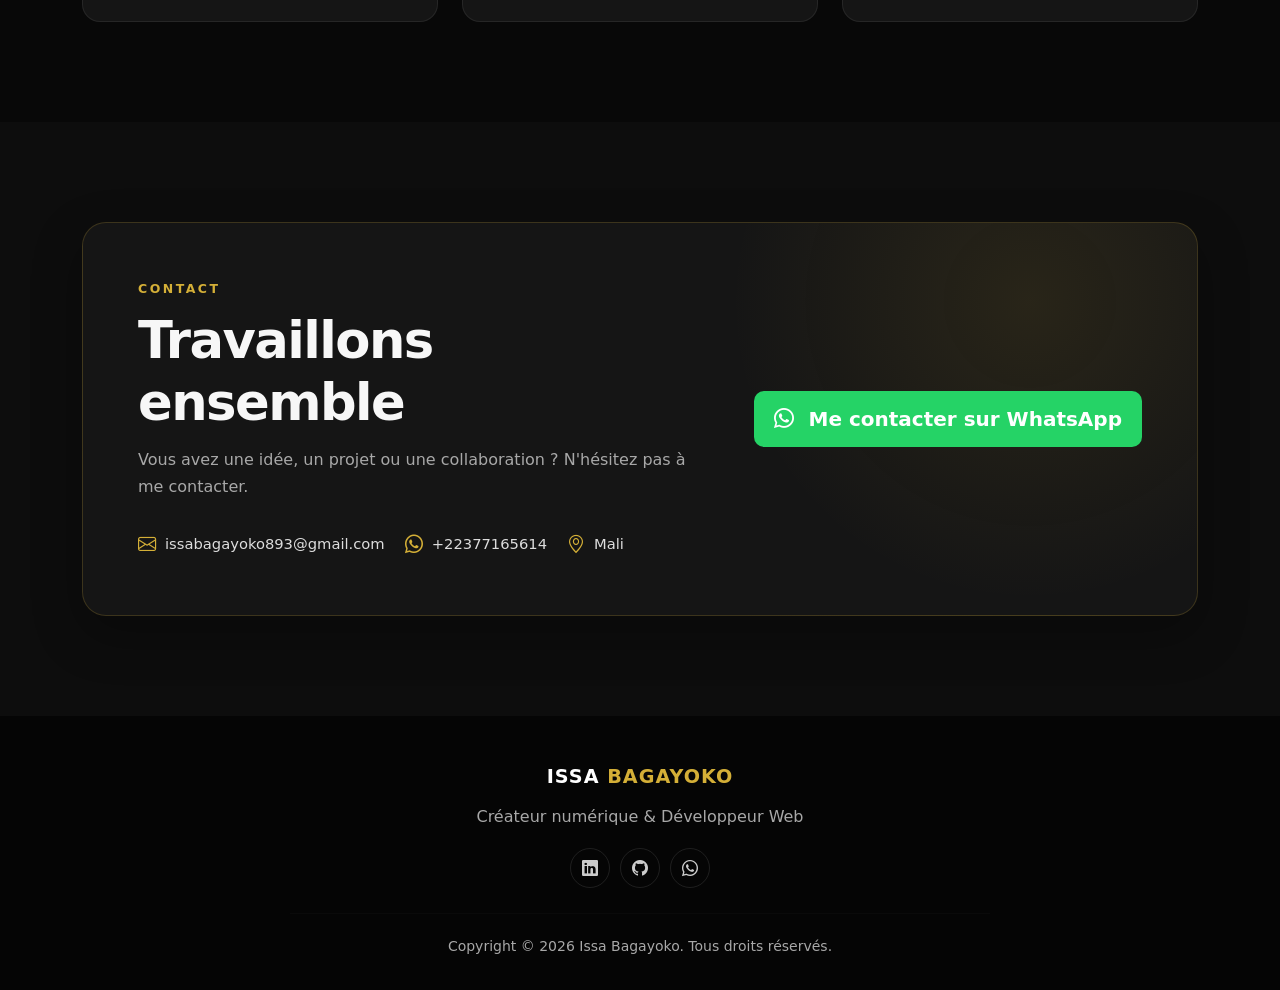
==== commit 6ee92a71: "Update index.html" ====
--- a/index.html
+++ b/index.html
@@ -69,7 +69,7 @@
           <div class="col-lg-5 text-center reveal">
             <div class="profile-frame">
               <div class="profile-placeholder">
-  <img src="profil.jpg" alt="Issa Bagayoko">
+  <img src="Photo.png" alt="Issa Bagayoko">
               </div>
               <div class="profile-badge">
                 <i class="bi bi-code-slash"></i> Digital Creator
--- a/style.css
+++ b/style.css
@@ -180,6 +180,7 @@
   justify-content: center;
   transform: rotate(-2deg);
   overflow: hidden;
+object-position: center top;
 }
 
 .profile-placeholder i {
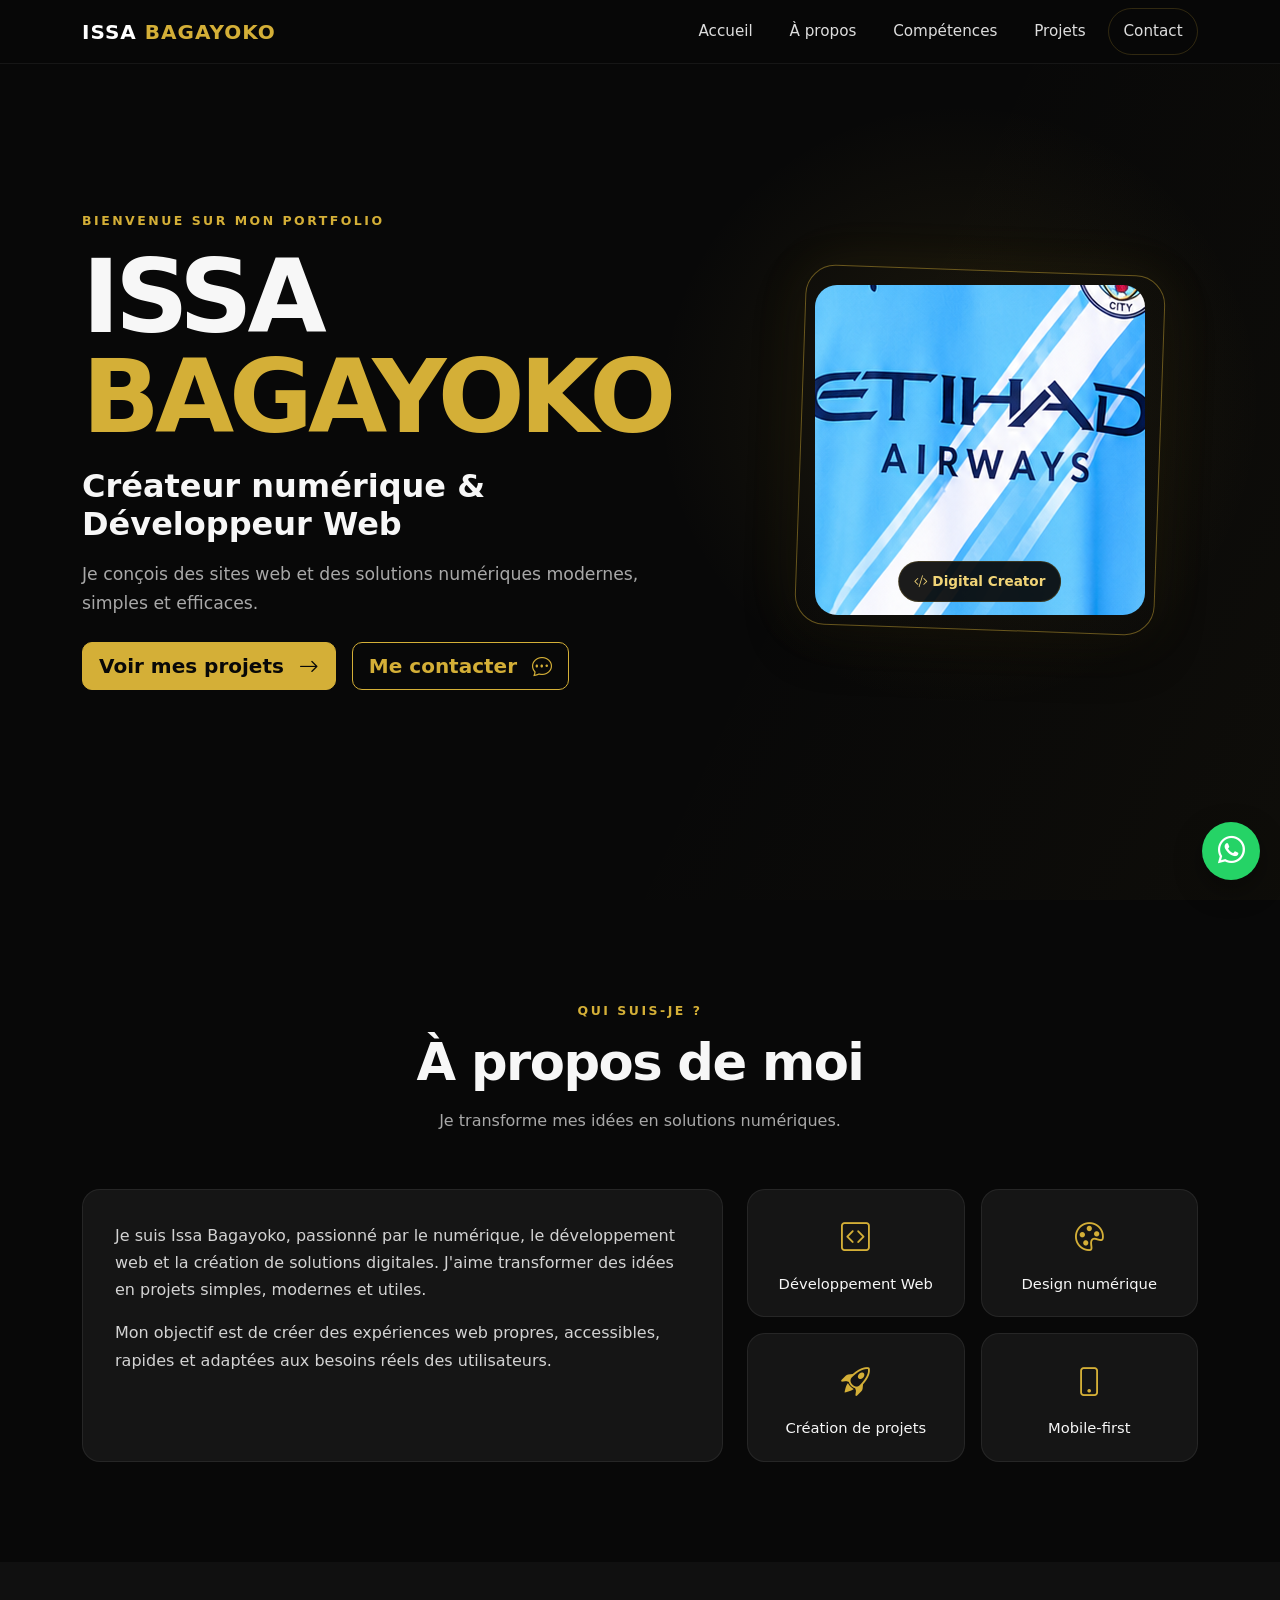
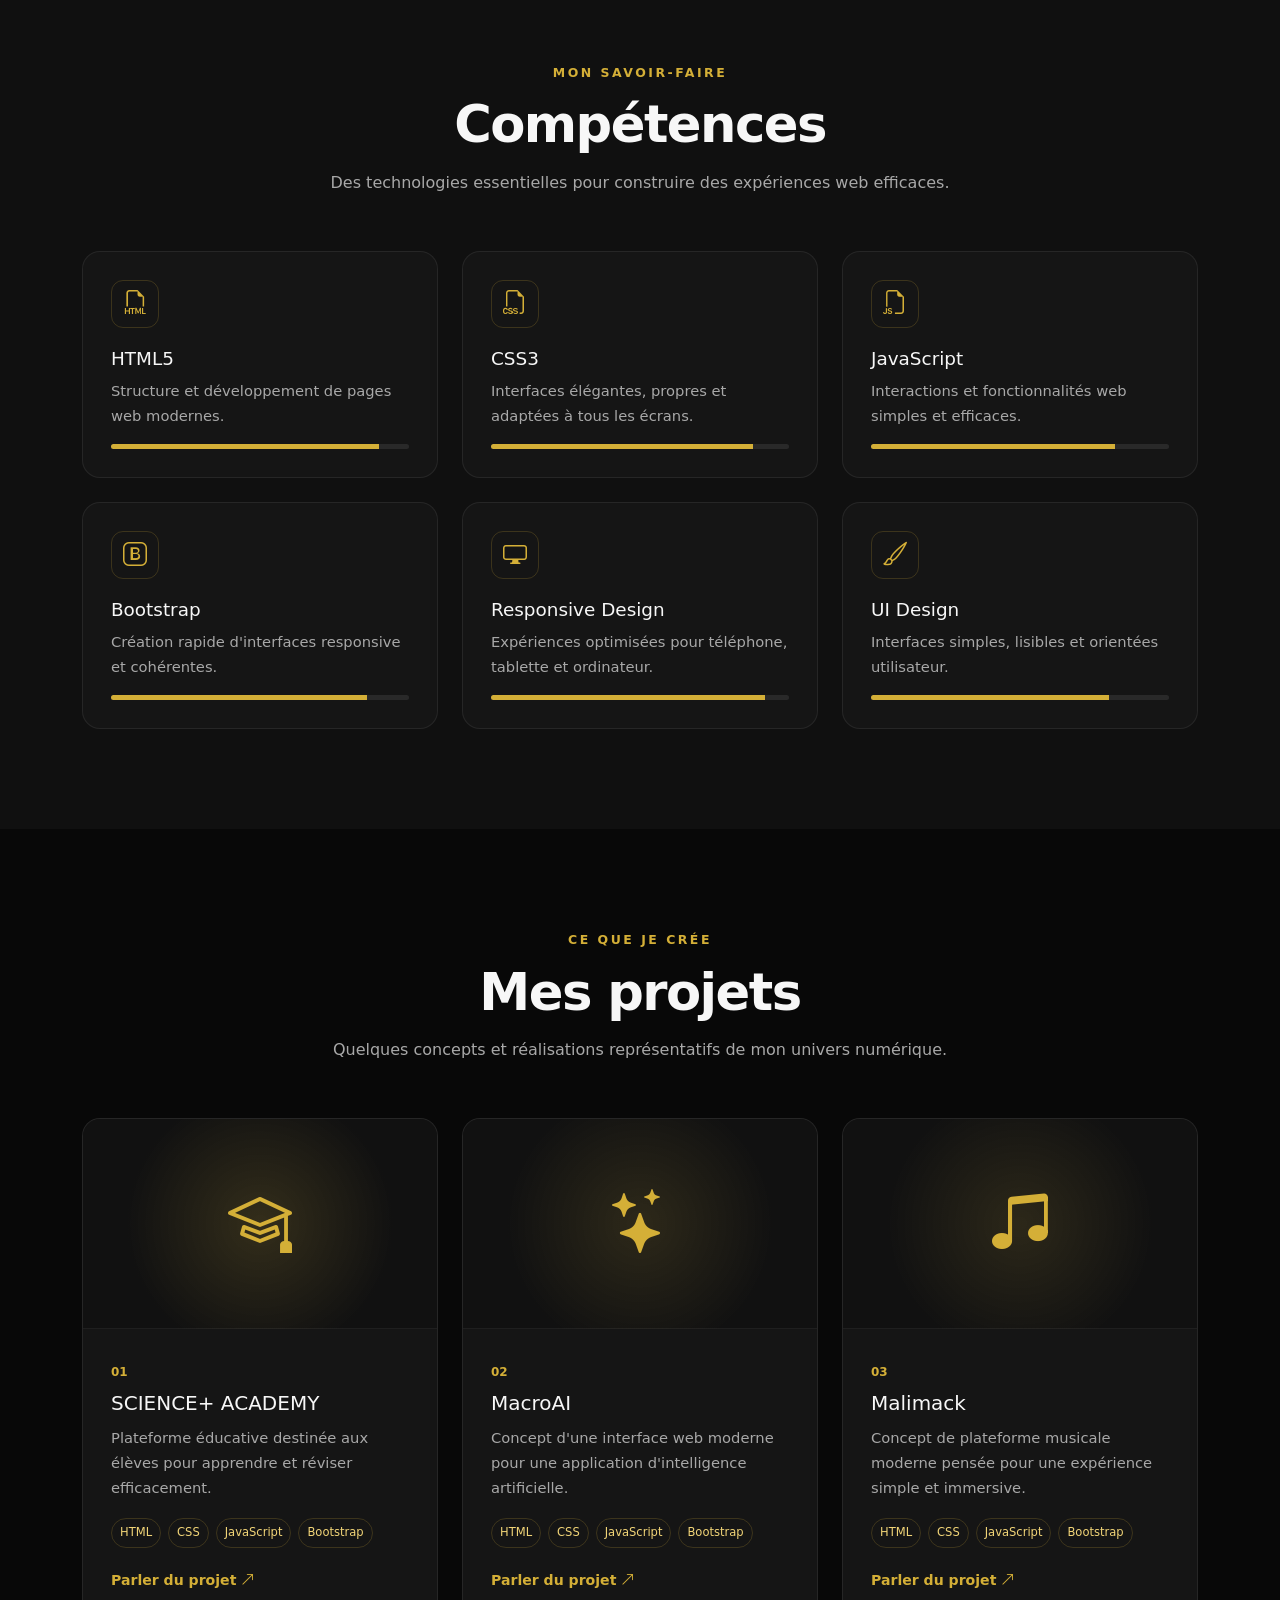
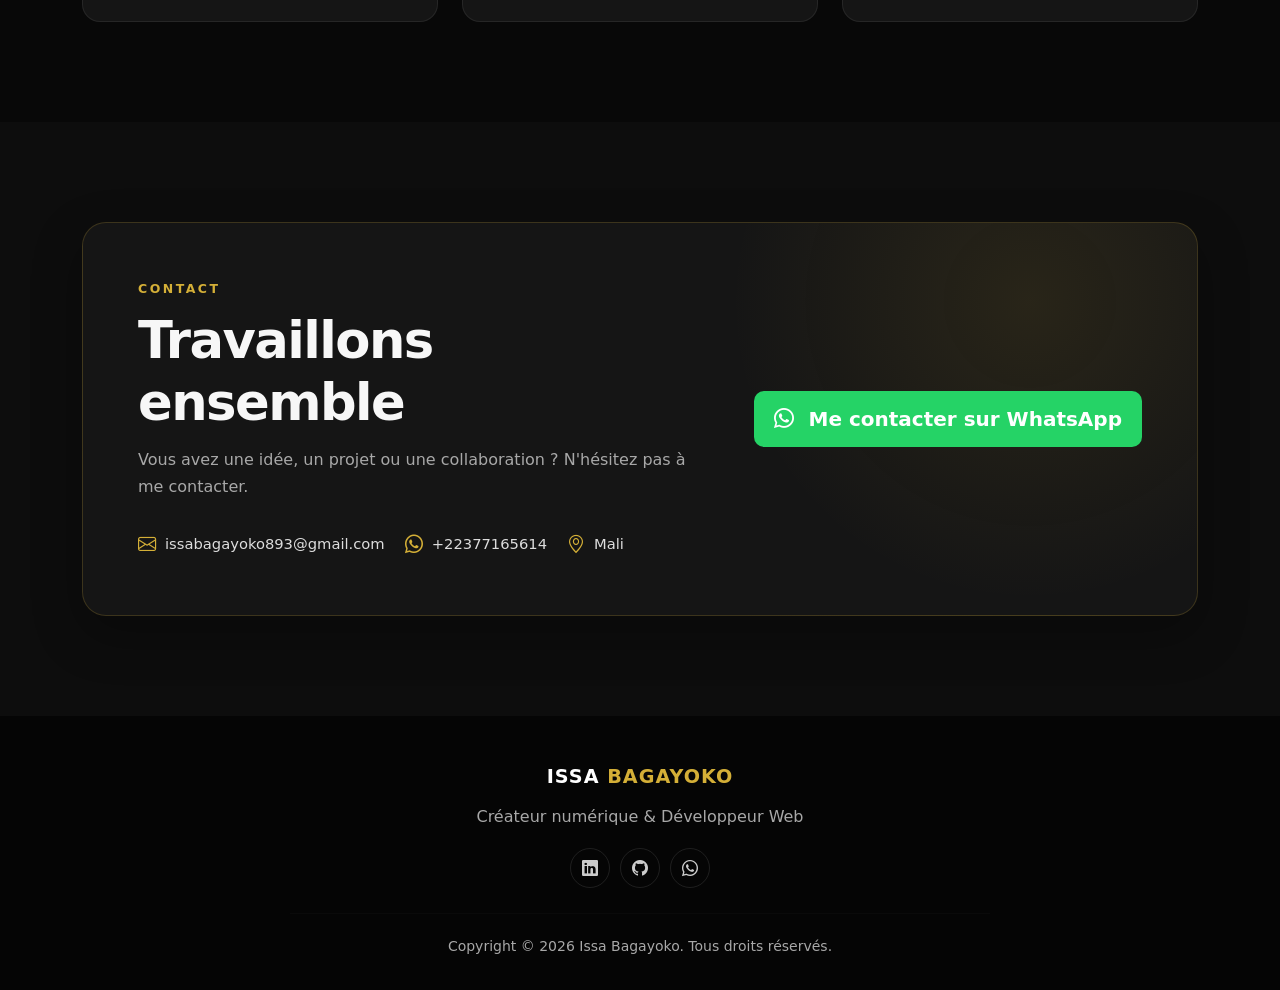
==== commit 57aac435: "Update index.html" ====
--- a/index.html
+++ b/index.html
@@ -69,7 +69,8 @@
           <div class="col-lg-5 text-center reveal">
             <div class="profile-frame">
               <div class="profile-placeholder">
-  <img src="Photo.png" alt="Issa Bagayoko">
+  <img src="Photo.png" alt="Photo de Issa Bagayoko">
+              </div>
               </div>
               <div class="profile-badge">
                 <i class="bi bi-code-slash"></i> Digital Creator
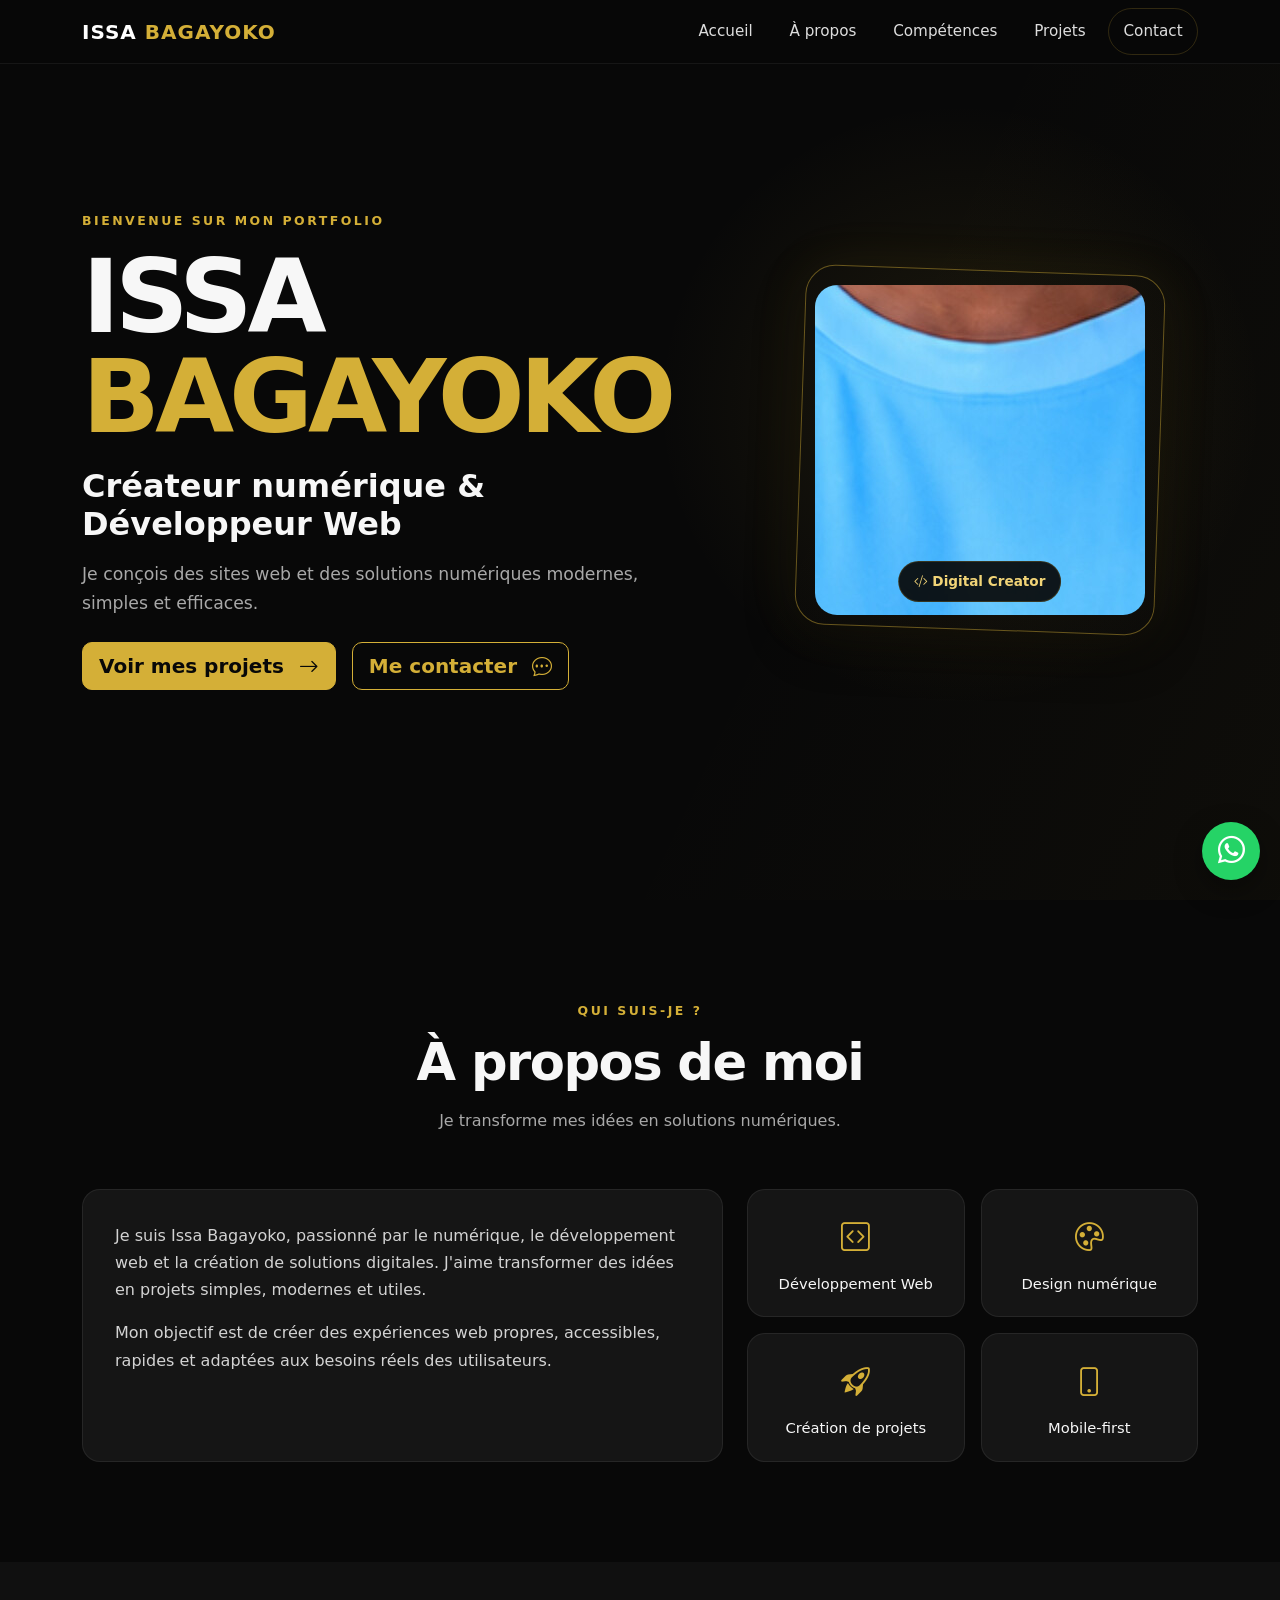
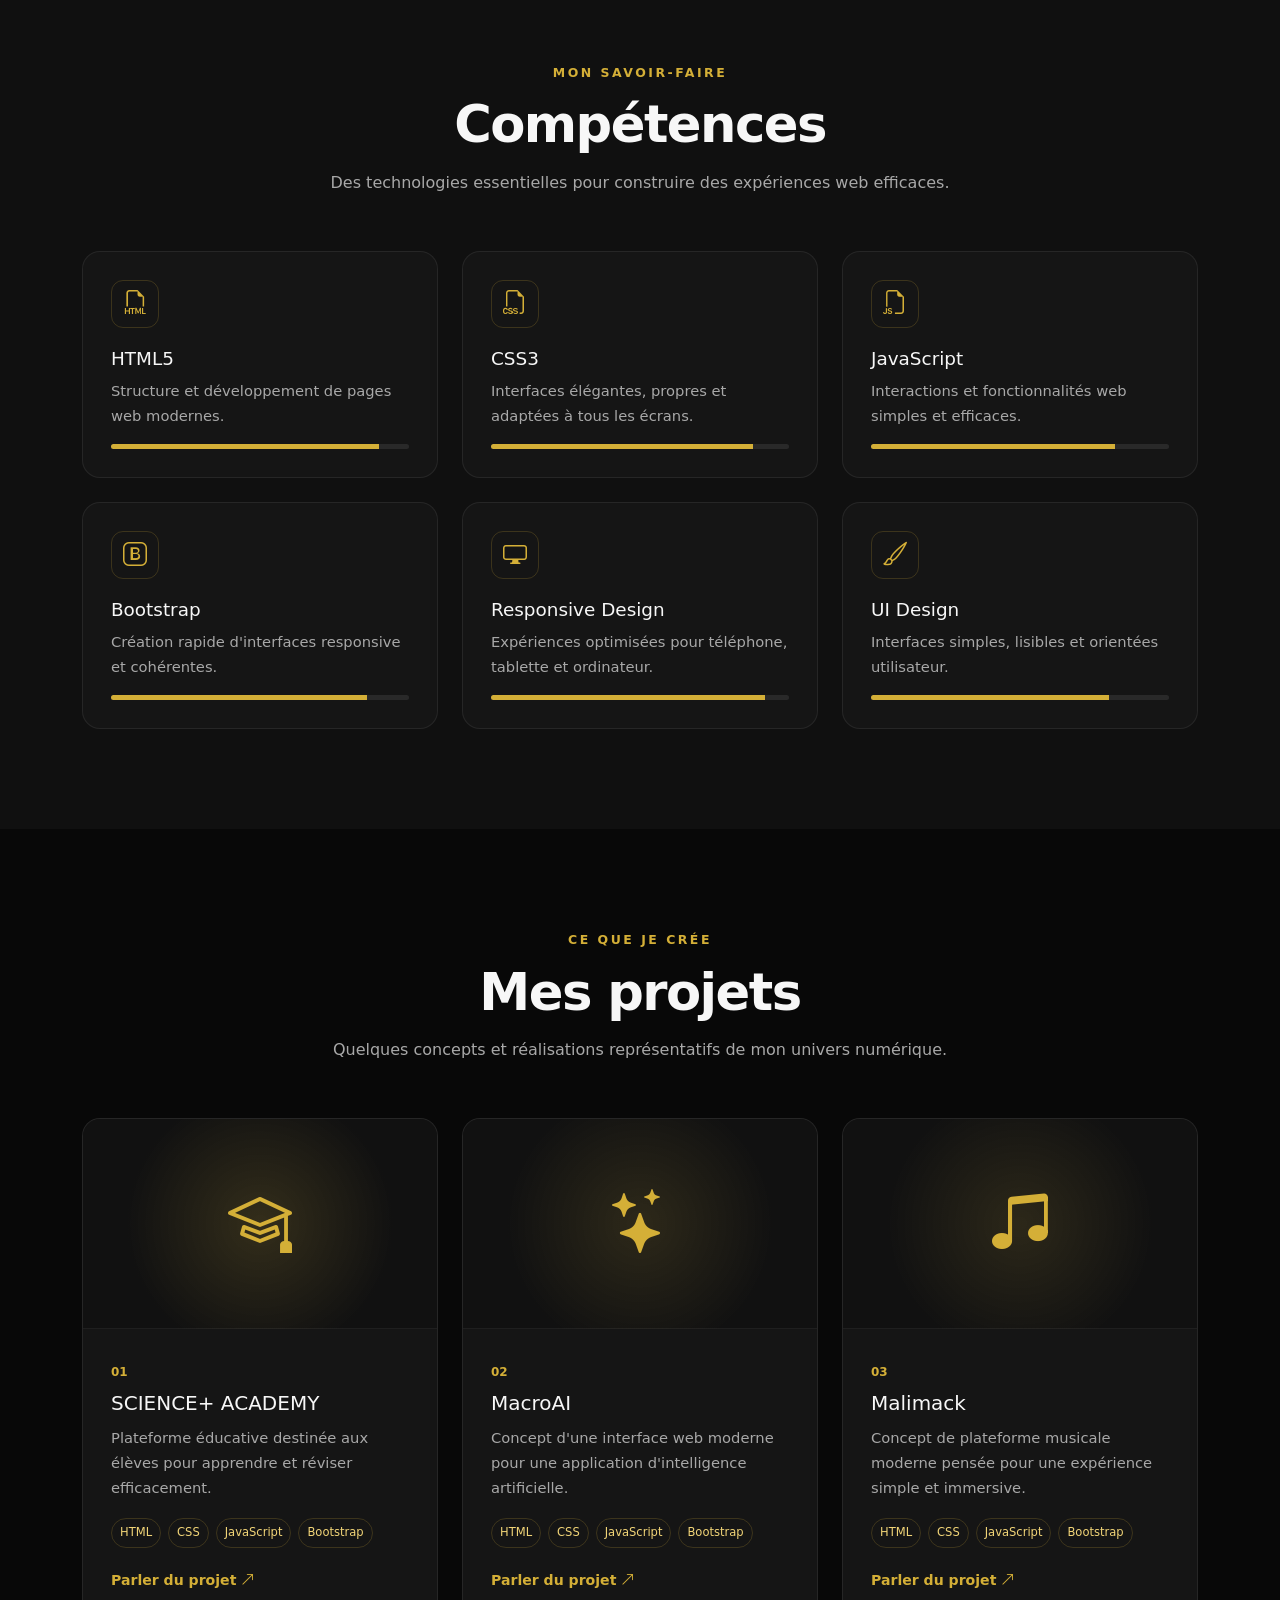
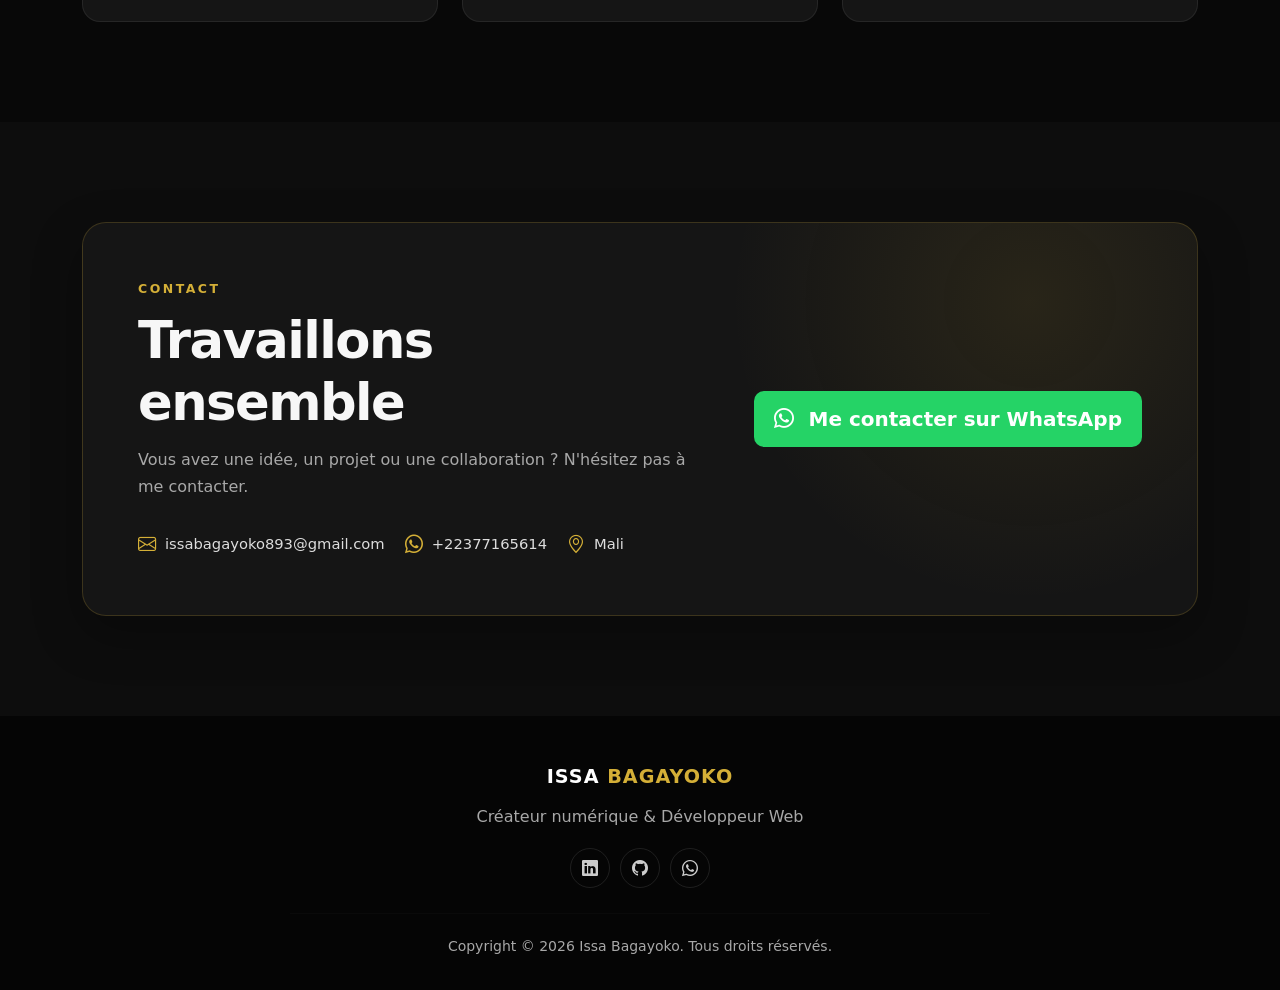
==== commit 254ab00c: "Update index.html" ====
--- a/index.html
+++ b/index.html
@@ -69,7 +69,7 @@
           <div class="col-lg-5 text-center reveal">
             <div class="profile-frame">
               <div class="profile-placeholder">
-  <img src="Photo.png" alt="Photo de Issa Bagayoko">
+  <img src="Photo.jpg" alt="Photo de Issa Bagayoko">
               </div>
               </div>
               <div class="profile-badge">
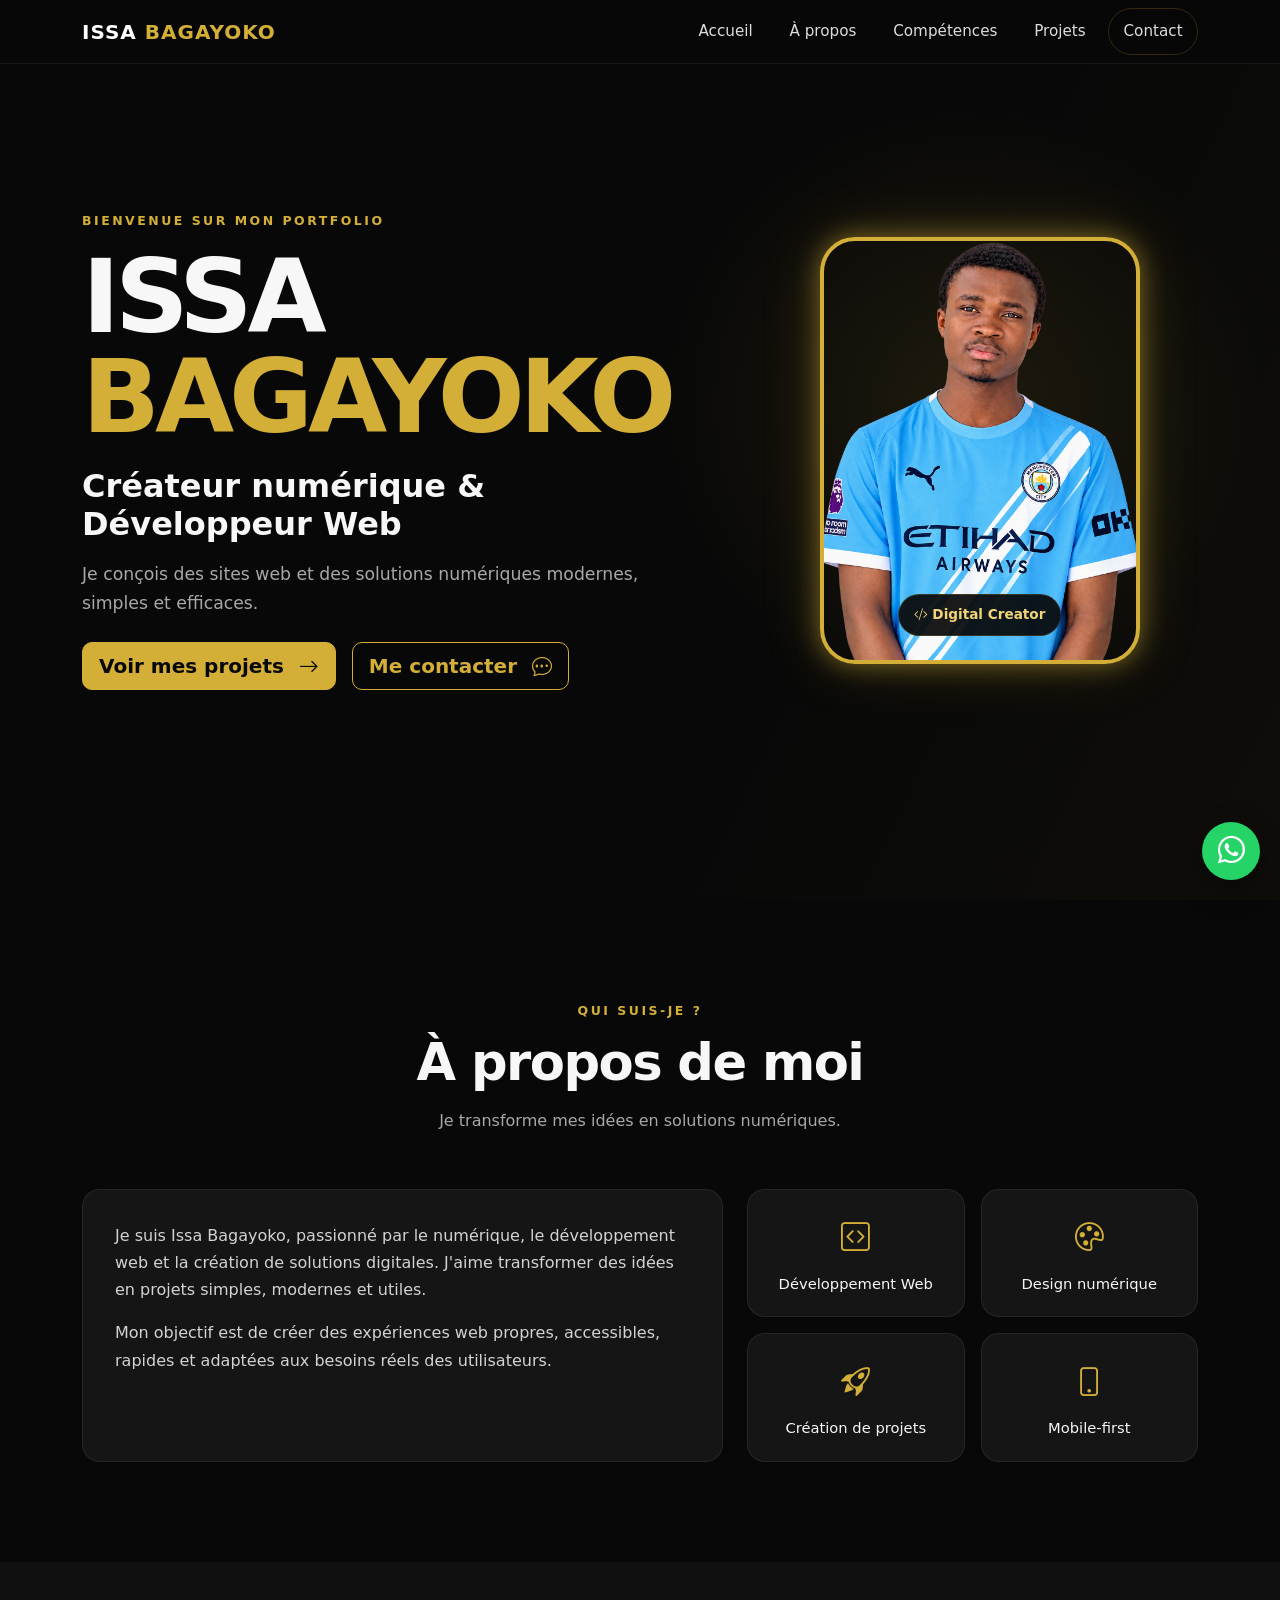
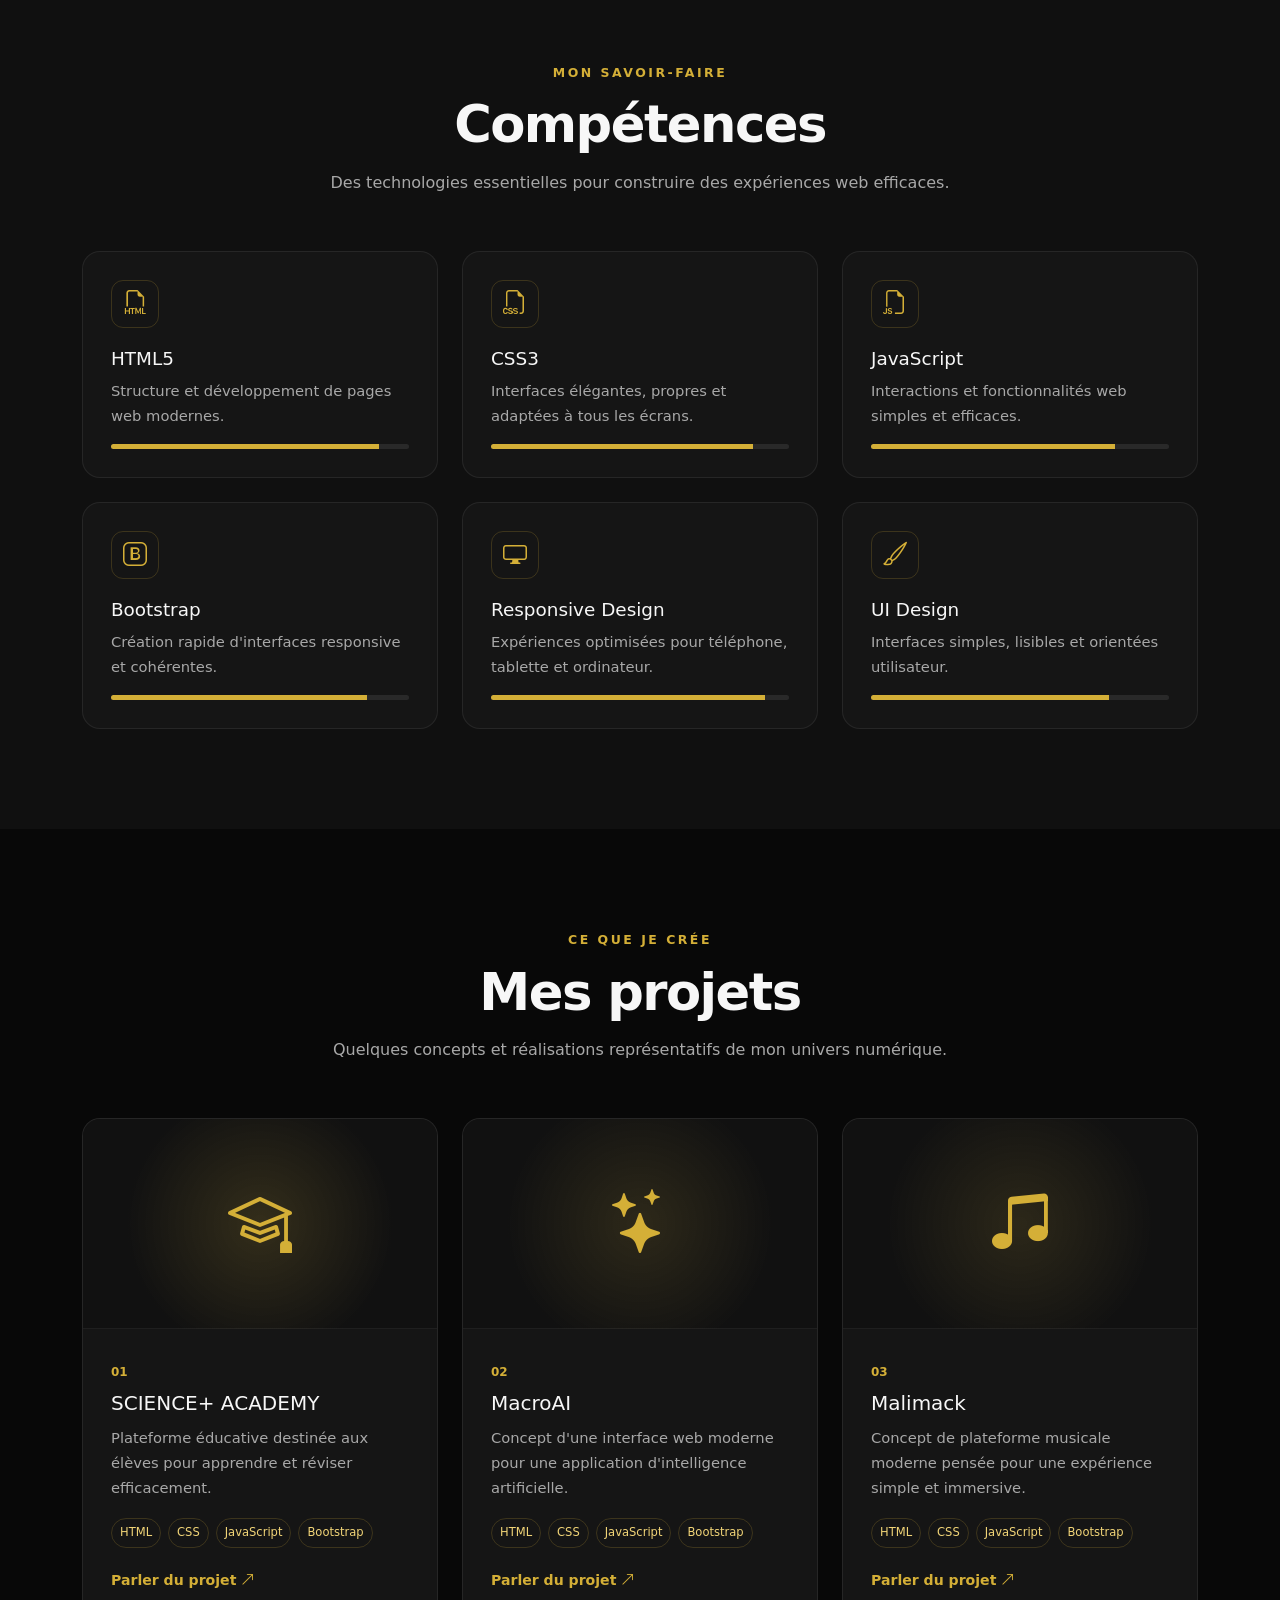
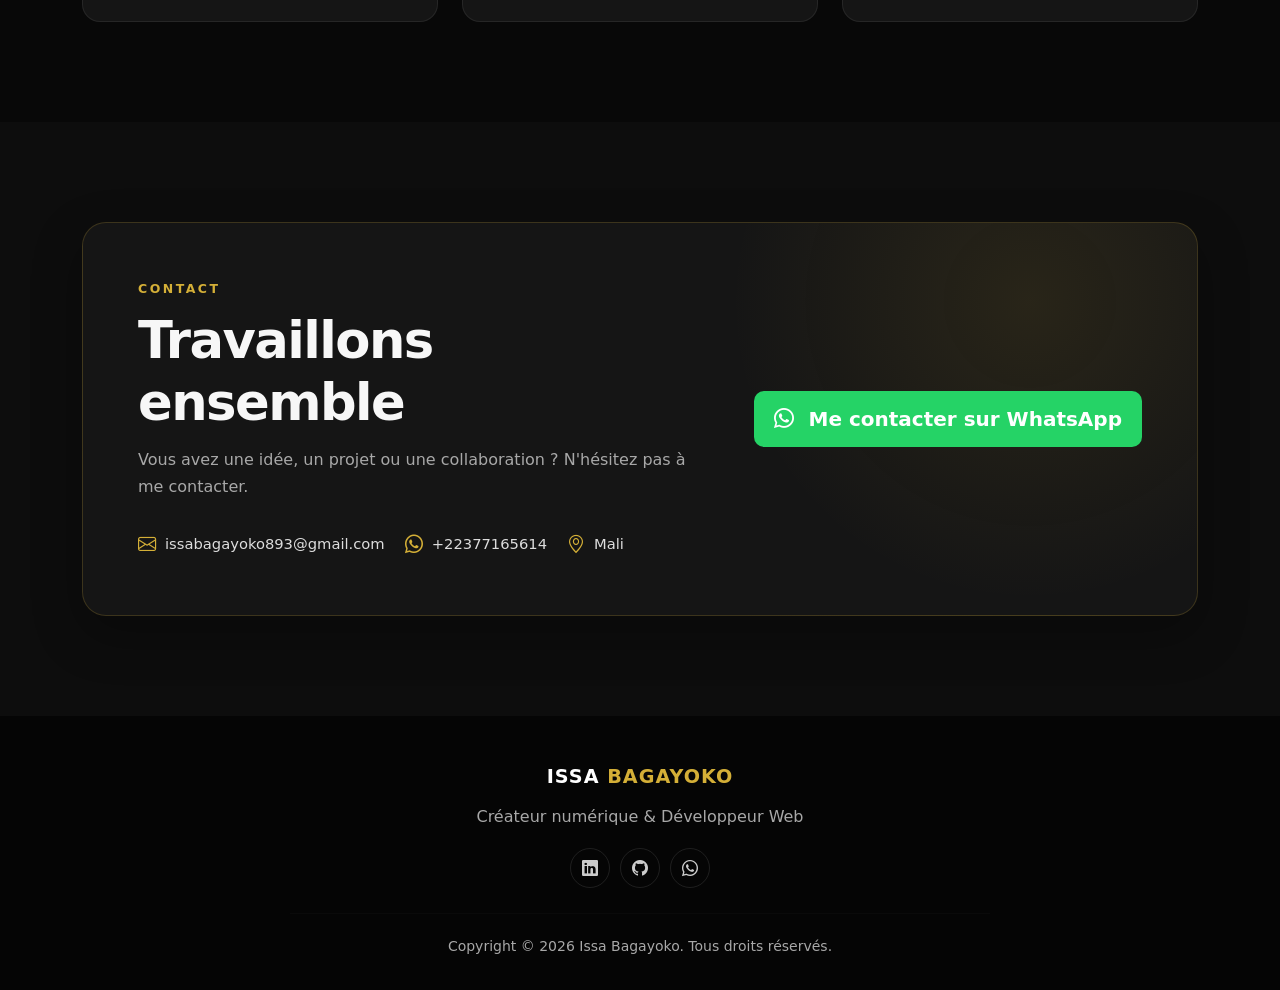
==== commit 5e81264f: "Update index.html" ====
--- a/index.html
+++ b/index.html
@@ -69,7 +69,7 @@
           <div class="col-lg-5 text-center reveal">
             <div class="profile-frame">
               <div class="profile-placeholder">
-  <img src="Photo.jpg" alt="Photo de Issa Bagayoko">
+  <img src="Photo.png" alt="Photo de Issa Bagayoko">
               </div>
               </div>
               <div class="profile-badge">
--- a/style.css
+++ b/style.css
@@ -157,32 +157,25 @@
 }
 
 /* PROFILE */
-.profile-frame {
-  width: min(360px, 80vw);
-  aspect-ratio: 1 / 1;
+.profile-placeholder {
+  width: 320px;
+  height: 427px;
+  border-radius: 35px;
+  overflow: hidden;
+  border: 4px solid #d4af37;
   margin: auto;
-  border: 1px solid rgba(212,175,55,0.45);
-  border-radius: 30px;
-  padding: 14px;
-  position: relative;
-  transform: rotate(2deg);
-  box-shadow: var(--shadow), 0 0 55px rgba(212, 175, 55, 0.08);
-}
-
-.profile-placeholder {
+  box-shadow:
+    0 0 25px rgba(212, 175, 55, 0.5),
+    0 0 60px rgba(212, 175, 55, 0.2);
+}
+
+.profile-placeholder img {
+  width: 100%;
   height: 100%;
-  border-radius: 22px;
-  background:
-    linear-gradient(145deg, rgba(212,175,55,0.16), transparent),
-    #171717;
-  display: flex;
-  align-items: center;
-  justify-content: center;
-  transform: rotate(-2deg);
-  overflow: hidden;
-object-position: center top;
-}
-
+  object-fit: cover;
+  object-position: center top;
+  display: block;
+}
 .profile-placeholder i {
   font-size: 8rem;
   color: var(--gold);
@@ -617,4 +610,9 @@
     animation-iteration-count: 1 !important;
   }
     }
-    
+    @media (max-width: 576px) {
+  .profile-placeholder {
+    width: 320px;
+    height: 427px;
+  }
+    }
